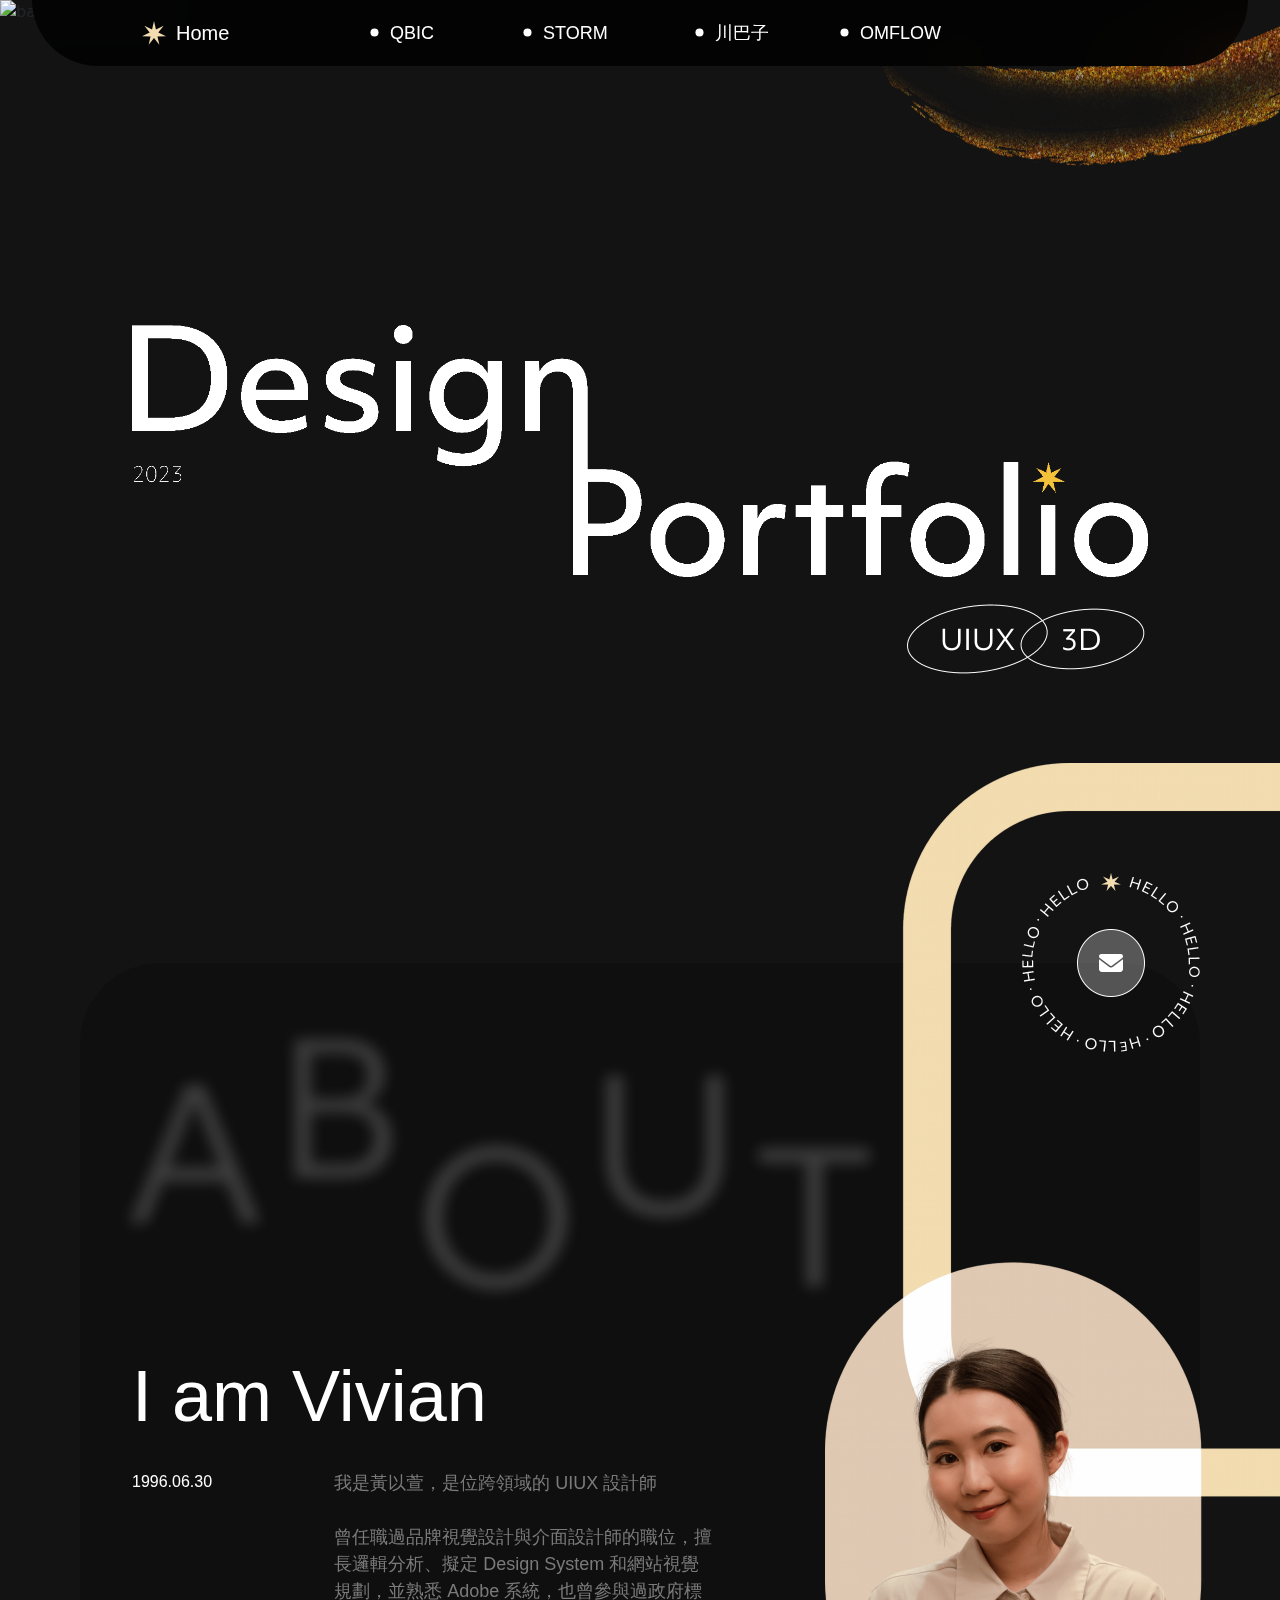
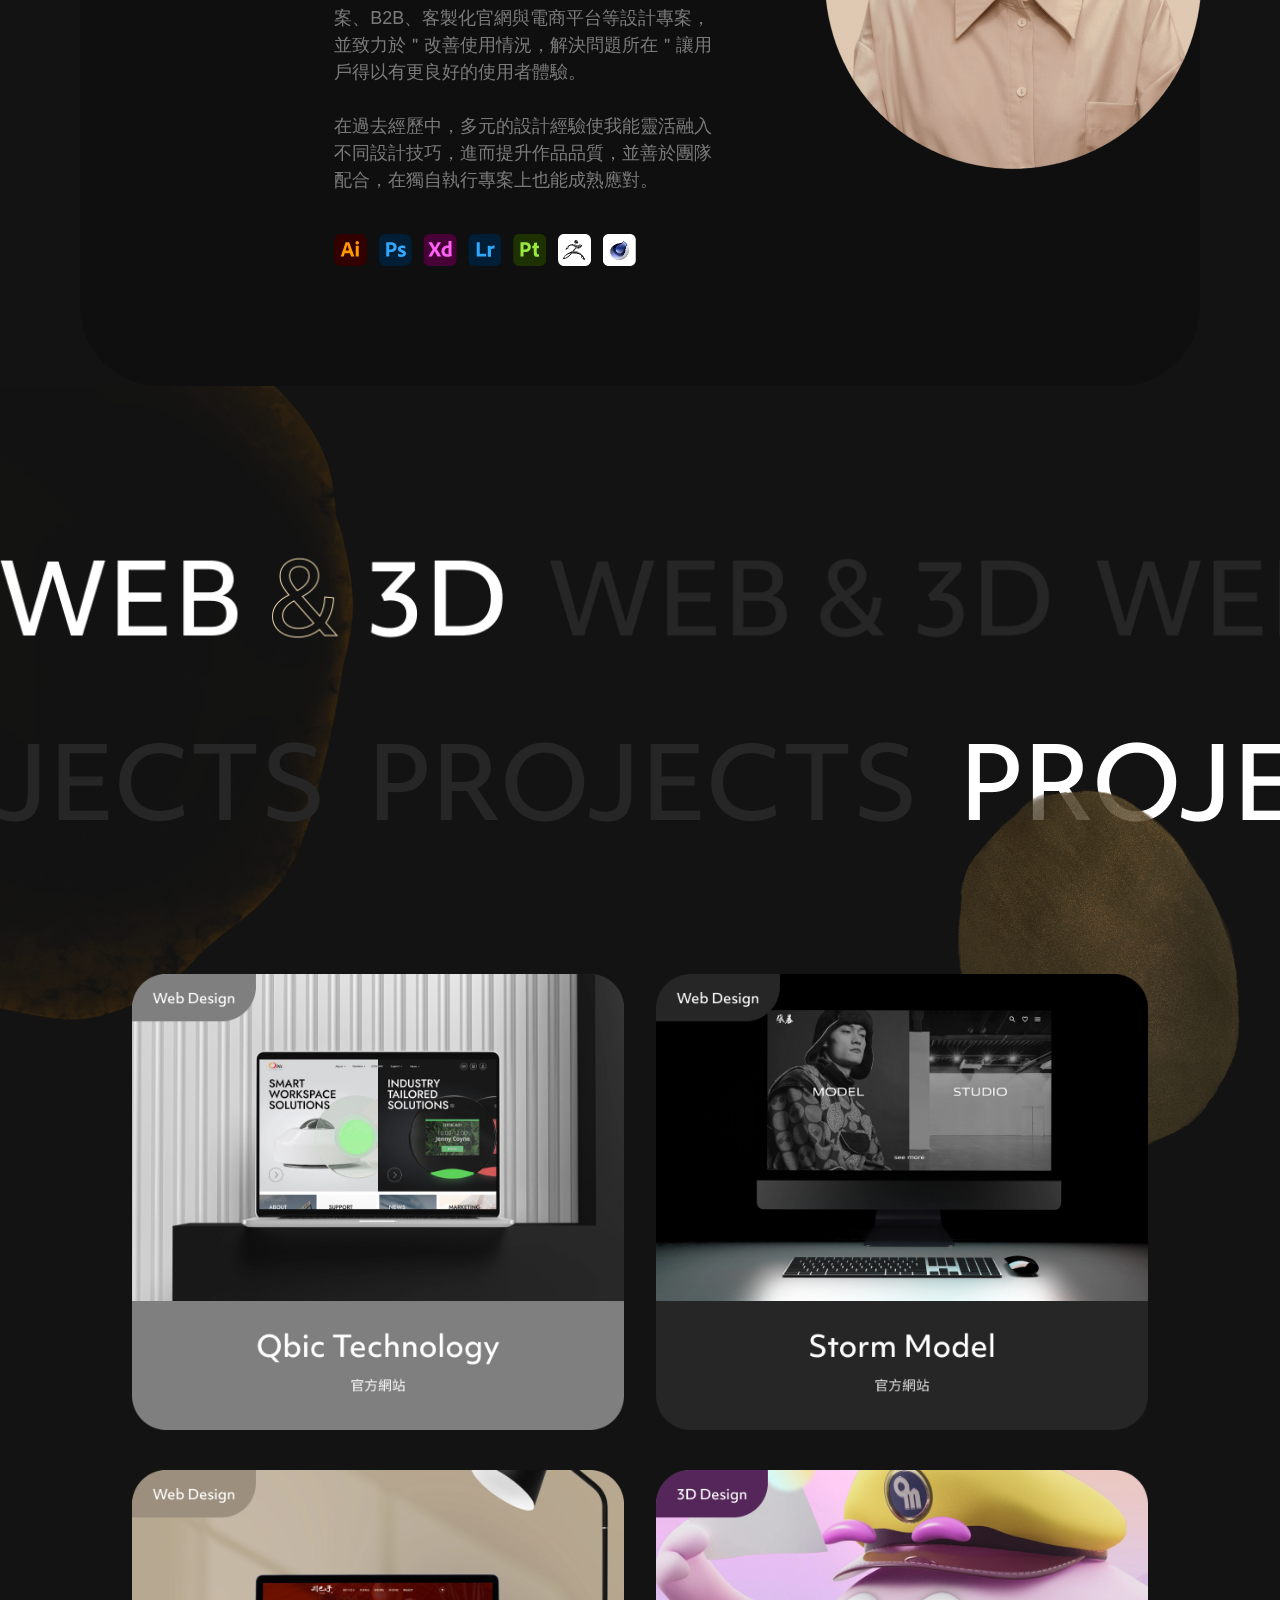
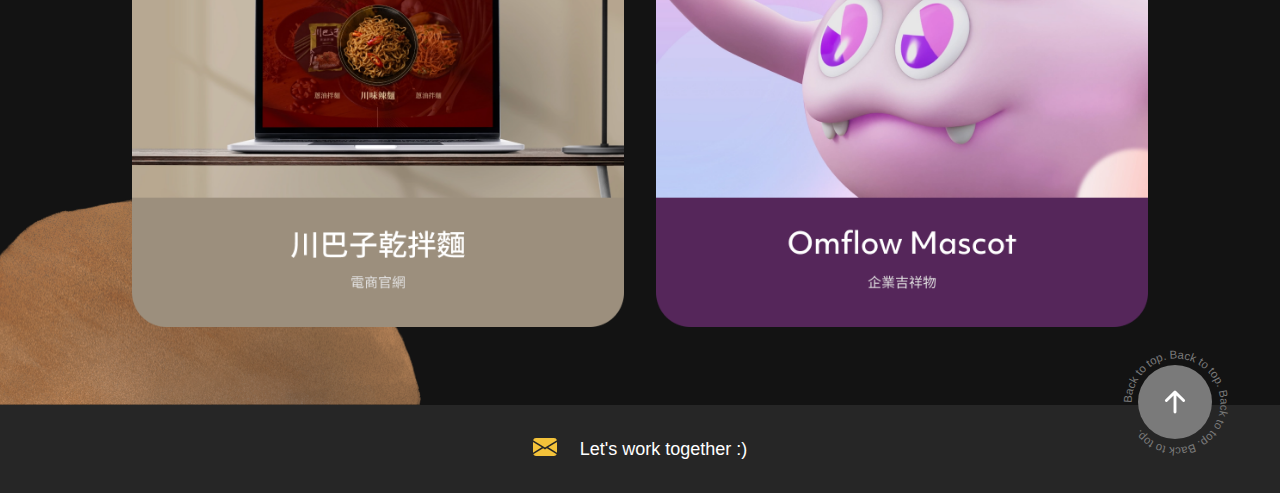
==== index.html @ 857be495 "rwd minor fix" ====
<!DOCTYPE html>
<html lang="en">
  <head>
    <meta charset="UTF-8">
    <meta name="viewport" content="width=device-width, initial-scale=1.0">
    <meta http-equiv="X-UA-Compatible" content="ie=edge">
    <title>Vivian Huang Resume</title>
    <link href="./assets/bootstrap-dist/css/bootstrap.min.css" rel="stylesheet" >
    <link rel="stylesheet" href="https://use.typekit.net/rvw0yjc.css">
    <link rel="stylesheet" href="./assets/css/app.index.css?v=2">
    <link rel="icon" href="./assets/img/favicon.ico" type="image/x-icon">
  </head>
  <body>
    <section id="mobileNotice" class="d-lg-none">
      <p class="mb-0">
        請使用 1024px 以上的顯示器來預覽．
      </p>
    </section>
    <section id="main" class="d-none d-lg-block">
      <div class="container">
        <header class="d-flex flex-wrap align-items-center">
          <a href="/resume" id="homeLink" class="d-flex align-items-center col-md-3 mb-2 mb-md-0 text-decoration-none">
            <img class="star-icon" src="./assets/img/star.svg" alt="star icon">
            Home
          </a>

          <ul class="nav col-12 col-md-auto mb-2 justify-content-center mb-md-0">
            <li>
              <a href="/resume/qbic" class="nav-link link-secondary d-inline-block">
                <svg xmlns="http://www.w3.org/2000/svg" width="16" height="16" fill="currentColor" class="bi bi-dot d-inline-flex" viewBox="0 0 16 16">
                  <path d="M8 9.5a1.5 1.5 0 1 0 0-3 1.5 1.5 0 0 0 0 3z"/>
                </svg>QBIC
              </a>
            </li>
            <li>
              <a href="/resume/storm" class="nav-link link-dark d-inline-block">
                <svg xmlns="http://www.w3.org/2000/svg" width="16" height="16" fill="currentColor" class="bi bi-dot d-inline-flex" viewBox="0 0 16 16">
                  <path d="M8 9.5a1.5 1.5 0 1 0 0-3 1.5 1.5 0 0 0 0 3z"/>
                </svg>STORM
              </a>
            </li>
            <li>
              <a href="/resume/chuanbazi" class="nav-link link-dark d-inline-block">
                <svg xmlns="http://www.w3.org/2000/svg" width="16" height="16" fill="currentColor" class="bi bi-dot d-inline-flex" viewBox="0 0 16 16">
                  <path d="M8 9.5a1.5 1.5 0 1 0 0-3 1.5 1.5 0 0 0 0 3z"/>
                </svg>川巴子
              </a>
            </li>
            <li>
              <a href="/resume/omflow" class="nav-link link-dark d-inline-block">
                <svg xmlns="http://www.w3.org/2000/svg" width="16" height="16" fill="currentColor" class="bi bi-dot d-inline-flex" viewBox="0 0 16 16">
                  <path d="M8 9.5a1.5 1.5 0 1 0 0-3 1.5 1.5 0 0 0 0 3z"/>
                </svg>OMFLOW
              </a>
            </li>
          </ul>
          <div class="col-md-3 text-end">
          </div>
        </header>
        <div class="row m-banner">
          <div class="col">
            <div class="wrapper">
              <img class="img-fluid" src="./assets/img/home/title_banner@2x.png" alt="Design Porfolio">
              <img class="img-fluid uiux" src="./assets/img/home/附註_UIUX@2x.png" alt="UIUX icon">
              <img class="img-fluid icon-3d" src="./assets/img/home/附註_3D@2x.png" alt="3D icon">
            </div>
          </div>
        </div>
        <div class="bg-banner">
          <img class="banner2" src="./assets/img/home/image_banner@2x.png" alt="background image2">
          <!--img class="banner1" src="./assets/img/home/image_banner1@2x.png" alt="background image1"-->
          <img class="content1" src="./assets/img/home/image_素材1@2x.png" alt="background content1">
          <!--img class="content2" src="./assets/img/home/image_素材2@2x.png" alt="background content2"-->
        </div>
      </div>
      <div class="intro-wrapper">
        <div class="container">
          <div class="row intro">
            <div class="col-7 m-level">
              <img class="title-about" src="./assets/img/home/title_about@2x.png" alt="about image">
              <h1>I am Vivian</h1>
              <div class="row">
                <div class="col-4 col-xxl-3">
                  <p>
                    1996.06.30
                  </p>
                </div>
                <div class="col-8 col-xxl-9">
                  <p class="detail">
                      我是黃以萱，是位跨領域的 UIUX 設計師<br><br>曾任職過品牌視覺設計與介面設計師的職位，擅長邏輯分析、擬定 Design System 和網站視覺規劃，並熟悉 Adobe 系統，也曾參與過政府標案、B2B、客製化官網與電商平台等設計專案，並致力於＂改善使用情況，解決問題所在＂讓用戶得以有更良好的使用者體驗。<br><br>在過去經歷中，多元的設計經驗使我能靈活融入不同設計技巧，進而提升作品品質，並善於團隊配合，在獨自執行專案上也能成熟應對。
                  </p>
                  <img class="img-fluid" src="./assets/img/home/軟體.png" alt="software">
                </div>
              </div>
            </div>
            <div class="col-5 col-xl-4 offset-xl-1">
              <div class="profile-wrapper">
                <img class="profile-img" src="./assets/img/home/履歷_photo@2x.png" alt="Vivian Huang profile image">
                <!--img class="bg-line" src="./assets/img/home/頭貼_line@2x.png" alt="background white line">
                <img class="bg" src="./assets/img/home/頭貼@2x.png" alt="background color">
                <img class="bg-yellow" src="./assets/img/home/yellow框@2x.png" alt="background yelow line"-->
                <a href="mailto:viviannn0630@gmail.com" class="icon-email mb-0">
                  <img class="icon" src="./assets/img/home/icon_email@2x.png" alt="icon email">
                  <img class="bg" src="./assets/img/home/轉圈_hello@2x.png" alt="icon email circle">
                </a>
              </div>
            </div>
          </div>
        </div>
      </div>
        <!--div class="row">
          <div class="col we-title">
            <p>WORK EXPERIENCE</p>
          </div>
        </div>
        <div class="row experience">
          <div class="col">
            <div class="wrapper">
              <div class="heading text-center">
                <span class="badge rounded-pill bg-secondary">實習生</span>
                <p>
                  崇力國際
                </p>
                <label>
                  2015.07-2015.08
                </label>
              </div>
              <p class="mb-0">
                工作內容工作內容工作內容工作內容工作內容工作內容工作內容工作內容工作內容工作內容工作內容工作內容工作內容工作內容工作內容工作內容工作內容工作內容工作內容
              </p>
            </div>
          </div>
          <div class="col">
            <div class="wrapper">
              <div class="text-center heading">
                <span class="badge rounded-pill bg-secondary">實習生</span>
                <p>
                  原物創意
                </p>
                <label>
                  2016.07-2016.08
                </label>
              </div>
              <p class="mb-0">
                工作內容工作內容工作內容工作內容工作內容工作內容工作內容工作內容工作內容工作內容工作內容工作內容工作內容工作內容工作內容工作內容工作內容工作內容工作內容
              </p>
            </div>
          </div>
          <div class="col">
            <div class="wrapper">
              <div class="text-center heading">
                <span class="badge rounded-pill bg-secondary">視覺設計</span>
                <p>
                  匯通商行
                </p>
                <label>
                  2018.04-2019.10
                </label>
              </div>
              <p class="mb-0">
                工作內容工作內容工作內容工作內容工作內容工作內容工作內容工作內容工作內容工作內容工作內容工作內容工作內容工作內容工作內容工作內容工作內容工作內容工作內容
              </p>
            </div>
          </div>
          <div class="col">
            <div class="wrapper">
              <div class="text-center heading">
                <span class="badge rounded-pill bg-secondary">UIUX 設計</span>
                <p>
                  澳創科技
                </p>
                <label>
                  2020.04-2022.10
                </label>
              </div>
              <p class="mb-0">
                工作內容工作內容工作內容工作內容工作內容工作內容工作內容工作內容工作內容工作內容工作內容工作內容工作內容工作內容工作內容工作內容工作內容工作內容工作內容
              </p>
            </div>
          </div>
        </div-->
      <div class="w-100 r-level-top">
        <img class="bg-img2" src="./assets/img/home/image_素材5@2x.png" alt="background image5">
      </div>
      <div class="w-100" id="r-level">
        <div class="rolling-text">
          <div class="content" id="r-level-one" style="background-image: url('./assets/img/home/滾動_WEB&3D@2x.png')" alt="web image"></div>
          <div class="content" id="r-level-two" style="background-image: url('./assets/img/home/滾動_PROJECTS@2x.png')" alt="projects image"></div>
        </div>
      </div>
      <div class="w-100 projects-row-top">
        <img class="bg-img" src="./assets/img/home/image_素材3@2x.png" alt="background image3">
      </div>
      <div class="container">
        <div class="row projects-row pb-4 m-level">
          <div class="col">
            <a href="/resume/qbic">
              <img class="img-fluid" src="./assets/img/home/projects_qbic@2x.png" alt="qbic project">
            </a>
          </div>
          <div class="col">
            <a href="/resume/storm">
              <img class="img-fluid" src="./assets/img/home/projects_storm model@2x.png" alt="storm project">
            </a>
          </div>
        </div>
        <div class="row projects-row pt-3 m-level">
          <div class="col">
            <a href="/resume/chuanbazi">
              <img class="img-fluid" src="./assets/img/home/projects_川巴子@2x.png" alt="chuanbazi project">
            </a>
          </div>
          <div class="col">
            <a href="/resume/omflow">
              <img class="img-fluid" src="./assets/img/home/projects_omflow@2x.png" alt="omflow project">
            </a>
          </div>
        </div>
      </div>
      <div class="w-100 projects-row-bottom">
        <div class="col">
          <img class="bg-img" src="./assets/img/home/image_素材4@2x.png" alt="background image4">
        </div>
      </div>
    </section>
    <footer class="m-level">
      <div class="text-center">
        <a href="mailto:viviannn0630@gmail.com" class="mb-0">
          <svg xmlns="http://www.w3.org/2000/svg" width="16" height="16" fill="currentColor" class="bi bi-envelope-fill d-inline-flex" viewBox="0 0 16 16">
              <path d="M.05 3.555A2 2 0 0 1 2 2h12a2 2 0 0 1 1.95 1.555L8 8.414.05 3.555ZM0 4.697v7.104l5.803-3.558L0 4.697ZM6.761 8.83l-6.57 4.027A2 2 0 0 0 2 14h12a2 2 0 0 0 1.808-1.144l-6.57-4.027L8 9.586l-1.239-.757Zm3.436-.586L16 11.801V4.697l-5.803 3.546Z"/>
          </svg>
          Let's work together :)
        </a>
      </div>
    </footer>
    <div class="backtotop">
      <a href="javascript:;" onclick="scrollToTop();return false;">
        <svg class="icon" xmlns="http://www.w3.org/2000/svg" width="16" height="16" fill="currentColor" class="bi bi-arrow-up-short" viewBox="0 0 16 16">
          <path fill-rule="evenodd" d="M8 12a.5.5 0 0 0 .5-.5V5.707l2.146 2.147a.5.5 0 0 0 .708-.708l-3-3a.5.5 0 0 0-.708 0l-3 3a.5.5 0 1 0 .708.708L7.5 5.707V11.5a.5.5 0 0 0 .5.5z"/>
        </svg>
        <svg class="circle-text" viewBox="0 0 100 100" width="100" height="100">
          <defs>
            <path id="circle"
              d="
                M 50, 50
                m -37, 0
                a 37,37 0 1,1 74,0
                a 37,37 0 1,1 -74,0"/>
          </defs>
          <text font-size="9.5">
            <textPath xlink:href="#circle">
              Back to top. Back to top. Back to top. Back to top.
            </textPath>
          </text>
        </svg>
      </a>
    </div>
  <script src="./assets/bootstrap-dist/js/bootstrap.bundle.min.js"></script>
	<script src="./assets/js/app.index.js"></script>
  </body>
</html>
---- assets/css/app.index.css ----
p,a,h1,h2,h3,h4{font-family:objektiv-mk1,sans-serif}#mobileNotice{height:100%;position:fixed;padding:68px 36px;background-color:#333}#mobileNotice p{color:#fff;font-size:28px}#main{overflow:hidden}@media screen and (min-width: 992px){#main .container{max-width:832px}}@media screen and (min-width: 1200px){#main .container{max-width:1040px}}@media screen and (min-width: 1440px){#main .container{max-width:1160px}}@media screen and (min-width: 1920px){#main .container{max-width:1640px}}#main header{position:relative;z-index:8;background-color:rgba(0,0,0,.8);border-radius:0px 0px 80px 80px;opacity:1;backdrop-filter:blur(28px);-webkit-backdrop-filter:blur(28px);height:66px;margin-left:-100px;margin-right:-100px;margin-bottom:-66px}@media screen and (min-width: 1440px){#main header{height:70px;margin-bottom:-70px}}@media screen and (min-width: 1920px){#main header{height:90px;margin-bottom:-90px}}#main header #homeLink{margin-left:100px;width:115px;margin-right:75px;height:66px}@media screen and (min-width: 1440px){#main header #homeLink{width:180px;height:70px;margin-right:68px}}@media screen and (min-width: 1920px){#main header #homeLink{width:180px;height:90px;margin-right:256px}}#main header ul{list-style:none;padding:8px 0}@media screen and (min-width: 1920px){#main header ul{padding:10px 0}}#main header ul li{height:50px;margin-right:4px}@media screen and (min-width: 1440px){#main header ul li{height:54px;margin-right:8px}}@media screen and (min-width: 1920px){#main header ul li{height:70px;margin-right:16px}}#main header ul li:nth-child(1) a{padding:0 0 0 30.5px}@media screen and (min-width: 1920px){#main header ul li:nth-child(1) a{padding:0 0 0 37.5px}}#main header ul li:nth-child(2) a{padding:0 0 0 19.5px}@media screen and (min-width: 1920px){#main header ul li:nth-child(2) a{padding:0 0 0 29.5px}}#main header ul li:nth-child(3) a{padding:0 0 0 27.5px}@media screen and (min-width: 1920px){#main header ul li:nth-child(3) a{padding:0 0 0 38.5px}}#main header ul li:nth-child(4) a{padding:0 0 0 8.5px}@media screen and (min-width: 1920px){#main header ul li:nth-child(4) a{padding:0 0 0 18.5px}}#main header ul li a{font-size:18px;line-height:50px;width:160px}@media screen and (min-width: 1440px){#main header ul li a{font-size:18px;line-height:54px;width:160px}}@media screen and (min-width: 1920px){#main header ul li a{font-size:20px;line-height:70px;width:180px}}#main header ul li a.active{background-color:#000;border-radius:32px}@media screen and (min-width: 1920px){#main header ul li a.active{border-radius:50px}}#main header ul li a.active svg{color:#f2dcb0}#main header ul li a svg{width:43px;height:43px;margin-top:-4px;margin-right:-5.5px}#main header a{color:#fff;font-size:20px;text-decoration:none}#main header a:hover{color:#fff}@media screen and (max-width: 768px){footer{position:absolute !important;bottom:0;left:0;right:0}}footer>div{height:88px;background-color:#262626}footer>div a{color:#fff;font-size:18px;line-height:88px;text-decoration:none}footer>div a:hover{color:#fff}footer>div a svg{color:#f3c23a;height:24px;width:24px;margin-top:-5px;margin-right:18px}.backtotop{position:relative;z-index:5}.backtotop a{position:absolute;bottom:26px;right:40px;padding:14px;margin:28px;background-color:#7a7a7a;border-radius:50px}.backtotop a .icon{color:#fff;width:46px;height:46px}.backtotop a .circle-text{position:absolute;top:-22px;right:0;left:-22.5px;fill:currentColor;color:#7a7a7a;width:120px;height:120px;-webkit-animation-name:rotate;-moz-animation-name:rotate;-ms-animation-name:rotate;-o-animation-name:rotate;animation-name:rotate;-webkit-animation-duration:5s;-moz-animation-duration:5s;-ms-animation-duration:5s;-o-animation-duration:5s;animation-duration:5s;-webkit-animation-iteration-count:infinite;-moz-animation-iteration-count:infinite;-ms-animation-iteration-count:infinite;-o-animation-iteration-count:infinite;animation-iteration-count:infinite;-webkit-animation-timing-function:linear;-moz-animation-timing-function:linear;-ms-animation-timing-function:linear;-o-animation-timing-function:linear;animation-timing-function:linear}@-webkit-keyframes rotate{from{-webkit-transform:rotate(360deg)}to{-webkit-transform:rotate(0)}}@-moz-keyframes rotate{from{-moz-transform:rotate(360deg)}to{-moz-transform:rotate(0)}}@-ms-keyframes rotate{from{-ms-transform:rotate(360deg)}to{-ms-transform:rotate(0)}}@-o-keyframes rotate{from{-o-transform:rotate(360deg)}to{-o-transform:rotate(0)}}@keyframes rotate{from{transform:rotate(360deg)}to{transform:rotate(0)}}@keyframes marquee{0%{transform:translate3d(0, 0, 0)}100%{transform:translate3d(-50%, 0, 0)}}@keyframes spaceScroller{0%{background-position:0 0}100%{background-position:-1440px 0}}section,body{background-color:#131313}h1{color:#fff;font-size:72px;line-height:67px}.m-banner{position:relative;z-index:3;margin-top:325px;margin-bottom:282px}.m-banner .wrapper{width:100%;height:356px;position:relative;margin:0 auto}@media screen and (min-width: 1440px){.m-banner .wrapper{width:960px}}.m-banner .wrapper .uiux{position:absolute;right:96px;bottom:0;width:148.7px;height:83.95px}.m-banner .wrapper .icon-3d{position:absolute;right:0;bottom:5px;width:130.85px;height:73.94px}.bg-banner{position:absolute;top:0;left:0;right:0;z-index:0}.bg-banner .banner1{position:absolute;left:474px;top:237px;width:884px;height:890px}.bg-banner .banner2{position:absolute;left:0;top:0;width:1400px;height:1138px}.bg-banner .content1{position:absolute;right:0;top:5px;width:418px;height:161px}.bg-banner .content2{position:absolute;left:0;top:532px;width:198px;height:202px}.intro-wrapper{position:relative;margin:0 auto;max-width:912px}@media screen and (min-width: 1200px){.intro-wrapper{max-width:1120px}}@media screen and (min-width: 1440px){.intro-wrapper{max-width:1360px}}@media screen and (min-width: 1920px){.intro-wrapper{max-width:1740px}}.intro-wrapper::before{content:"";position:absolute;top:0;left:0;right:0;bottom:0;opacity:1;border-radius:80px;background-color:rgba(0,0,0,.2);backdrop-filter:blur(28px);-webkit-backdrop-filter:blur(28px);-moz-backdrop-filter:blur(28px);-o-backdrop-filter:blur(28px);-ms-backdrop-filter:blur(28px)}.intro-wrapper .container{margin:0 auto !important}.intro{position:relative;z-index:2;padding-bottom:120px}.intro .title-about{position:absolute;top:0;left:0;width:767px;height:400px}.intro h1{margin-top:400px;margin-bottom:40px}@media screen and (min-width: 1920px){.intro h1{margin-bottom:60px}}.intro p{color:#fff}.intro .detail{color:#7a7a7a;font-size:18px;font-family:objektiv-mk1,sans-serif;margin-bottom:40px}.intro .profile-wrapper{position:relative;z-index:1}.intro .profile-wrapper .profile-img{position:absolute;top:-200px;left:0;z-index:2;width:1460px;height:1006px}.intro .profile-wrapper .bg-line{position:absolute;top:0;left:0;right:0;bottom:0;z-index:-1;width:376px;height:506px}.intro .profile-wrapper .bg{position:absolute;top:0;left:0;right:0;bottom:0;z-index:-2;width:376px;height:506px}.intro .profile-wrapper .bg-yellow{position:absolute;bottom:272px;left:78px;height:780px;width:620px;z-index:-3}.intro .profile-wrapper .icon-email{position:absolute;top:-90px;left:168px;z-index:4}@media screen and (min-width: 1200px){.intro .profile-wrapper .icon-email{left:196px}}.intro .profile-wrapper .icon-email .icon{position:absolute;top:56px;left:56px;width:68px;height:68px}.intro .profile-wrapper .icon-email .bg{width:180px;height:180px;-webkit-animation-name:rotate;-moz-animation-name:rotate;-ms-animation-name:rotate;-o-animation-name:rotate;animation-name:rotate;-webkit-animation-duration:10s;-moz-animation-duration:10s;-ms-animation-duration:10s;-o-animation-duration:10s;animation-duration:10s;-webkit-animation-iteration-count:infinite;-moz-animation-iteration-count:infinite;-ms-animation-iteration-count:infinite;-o-animation-iteration-count:infinite;animation-iteration-count:infinite;-webkit-animation-timing-function:linear;-moz-animation-timing-function:linear;-ms-animation-timing-function:linear;-o-animation-timing-function:linear;animation-timing-function:linear}.we-title{position:relative;padding-left:100px;padding-right:100px}.we-title p{font-size:160px;line-height:180px;color:#1a1a1a;margin-bottom:0}.we-title::after{content:"";position:absolute;bottom:0;left:0;right:0;height:135px;background:transparent linear-gradient(180deg, #0E0E0E00 0%, #0E0E0E 100%) 0% 0% no-repeat padding-box}.r-level-top{position:relative;z-index:0}.r-level-top .bg-img2{position:absolute;left:0;top:0;width:418px;height:649px;z-index:-1}#r-level{position:relative;z-index:0;padding-top:140px}#r-level .col{padding:0}#r-level .rolling-text .content{height:144px;background-size:cover;background-repeat:no-repeat;background-position-x:-225px;transition:all .8s ease-out}#r-level .rolling-text .content:first-child{margin-bottom:40px;background-position-x:-1095px}.m-level{position:relative;z-index:2}.experience{position:relative;padding-left:100px;padding-right:100px;padding-bottom:60px;border-bottom-left-radius:28px;border-bottom-right-radius:28px;z-index:2;background-color:#0e0e0e}.experience .col{padding:0 6px}.experience .col .wrapper{position:relative;padding:40px 20px}.experience .col .wrapper::after{content:"";background:transparent linear-gradient(180deg, #1A1A1A00 0%, #26262699 100%) 0% 0% no-repeat padding-box;border-radius:28px;filter:blur(4px);position:absolute;top:0;left:0;right:0;bottom:0}.experience .heading span.badge{background-color:#3a3a3a;color:#f5f5f5;padding:8px 24px;margin-bottom:16px;line-height:24px}.experience .heading p{color:#f5f5f5;font-size:28px;margin-bottom:8px;line-height:40px}.experience .heading label{color:#7a7a7a;margin-bottom:24px;line-height:23px}.experience p{color:#cfcfcf}.projects-row-top{position:relative;z-index:1;height:120px}.projects-row-top .bg-img{position:absolute;right:40px;top:-65px;width:283px;height:361px;z-index:-1}.projects-row-bottom{position:relative;z-index:1;height:78px}.projects-row-bottom .bg-img{position:absolute;left:0;bottom:0;width:421px;height:207px;z-index:-1}.projects-row .col:first-child{padding-right:15.5px}.projects-row .col:nth-child(2){padding-left:15.5px}
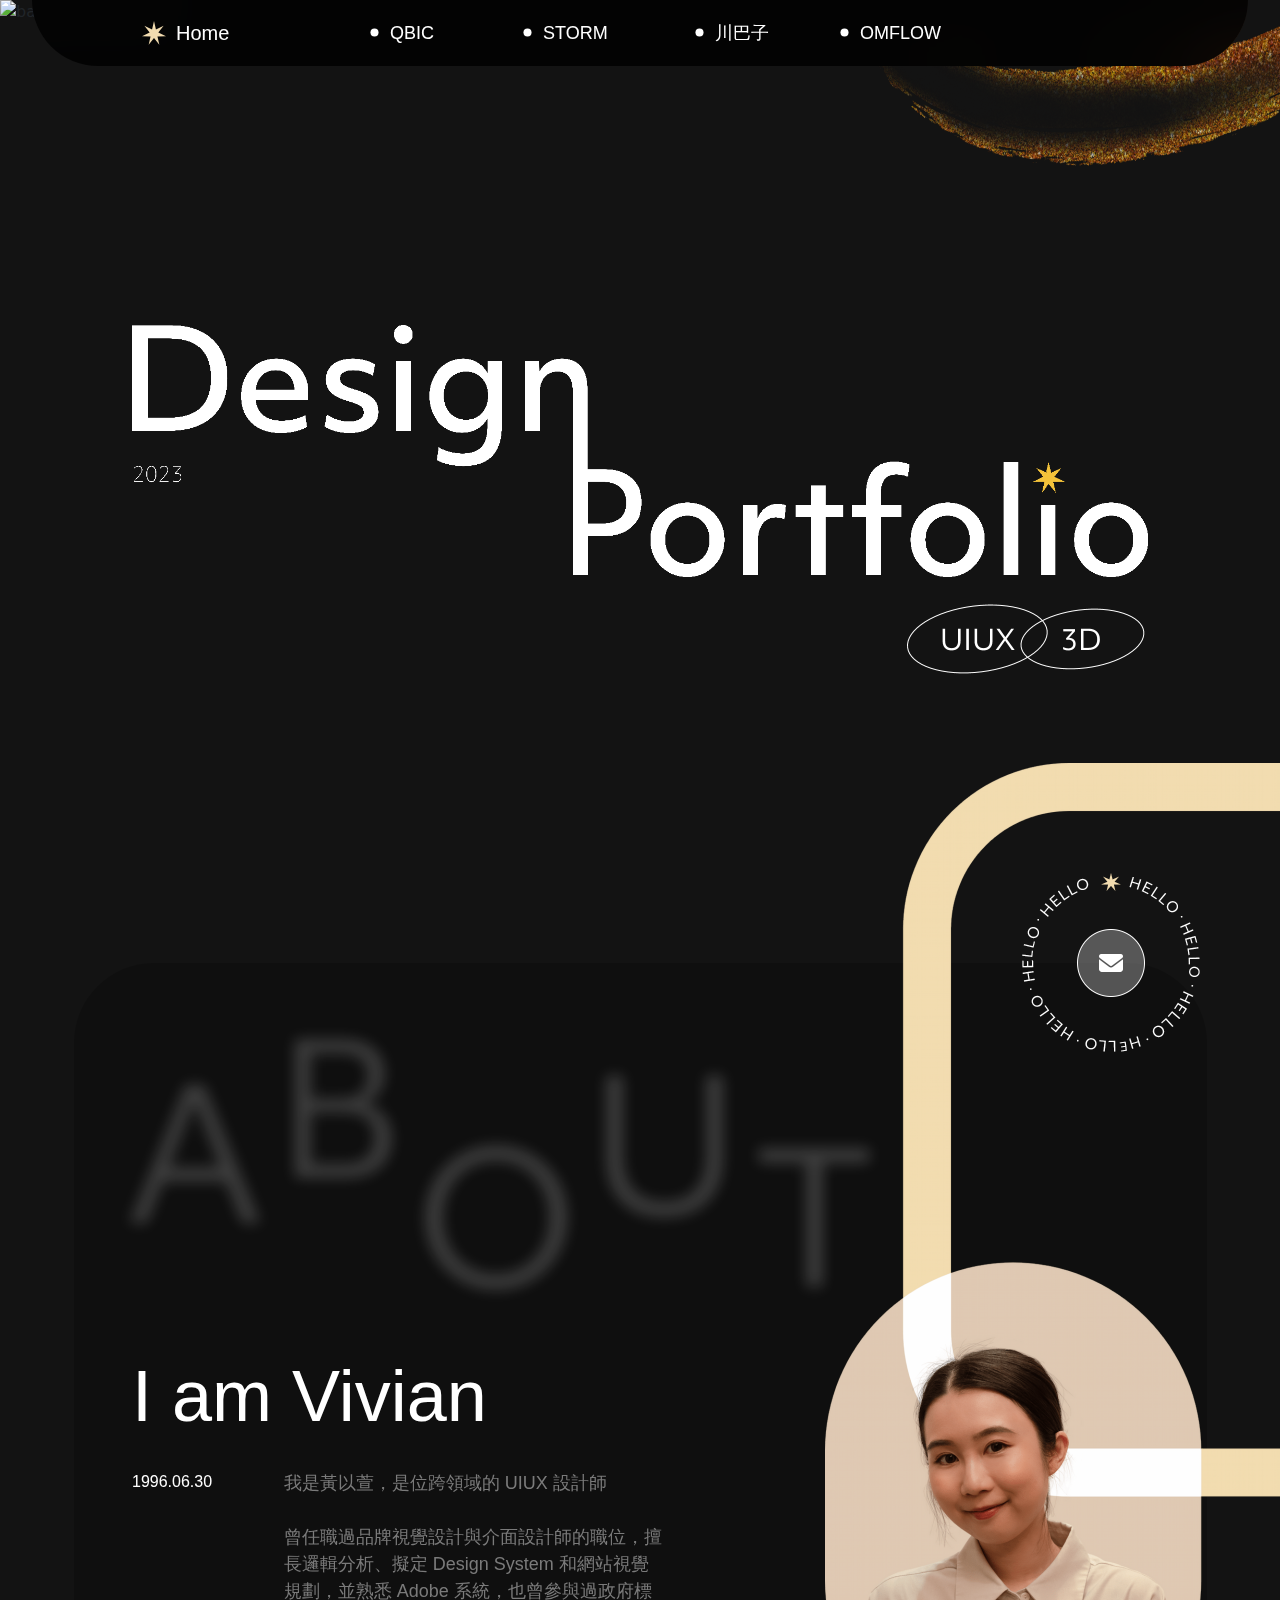
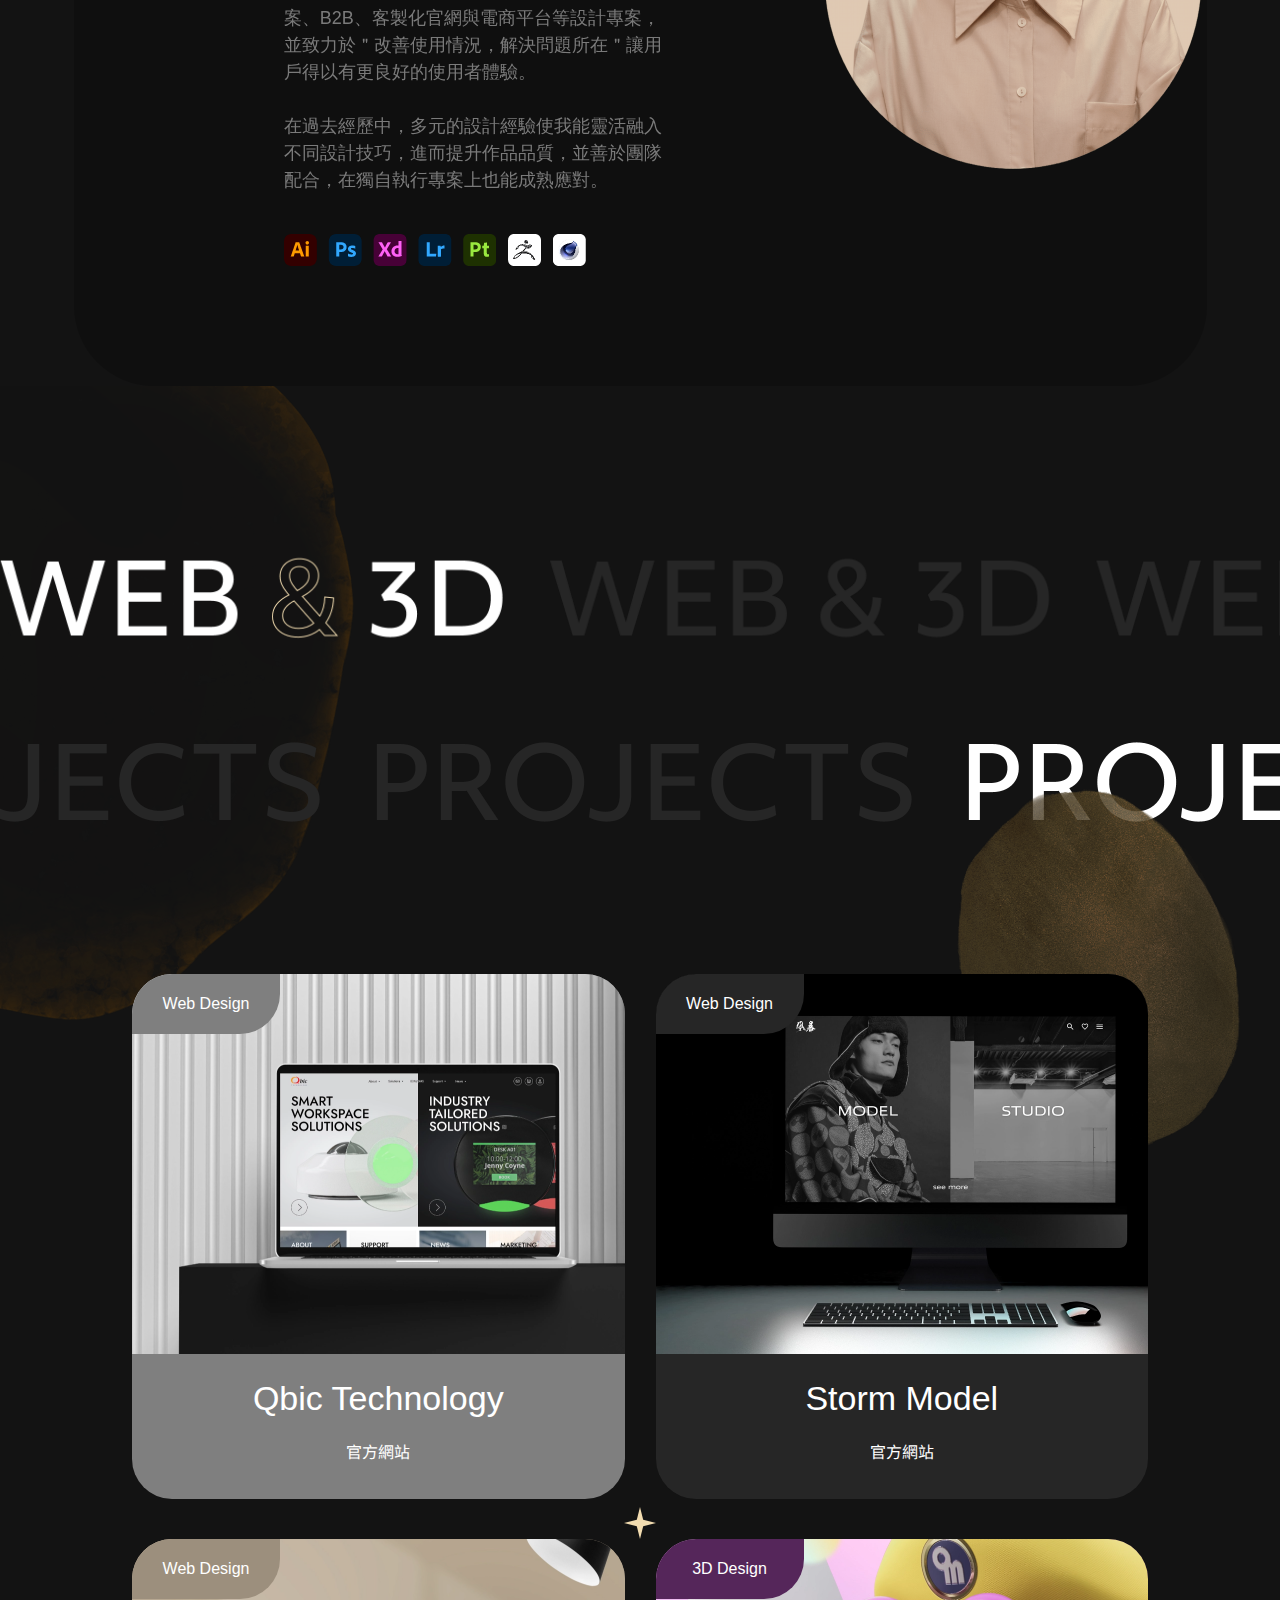
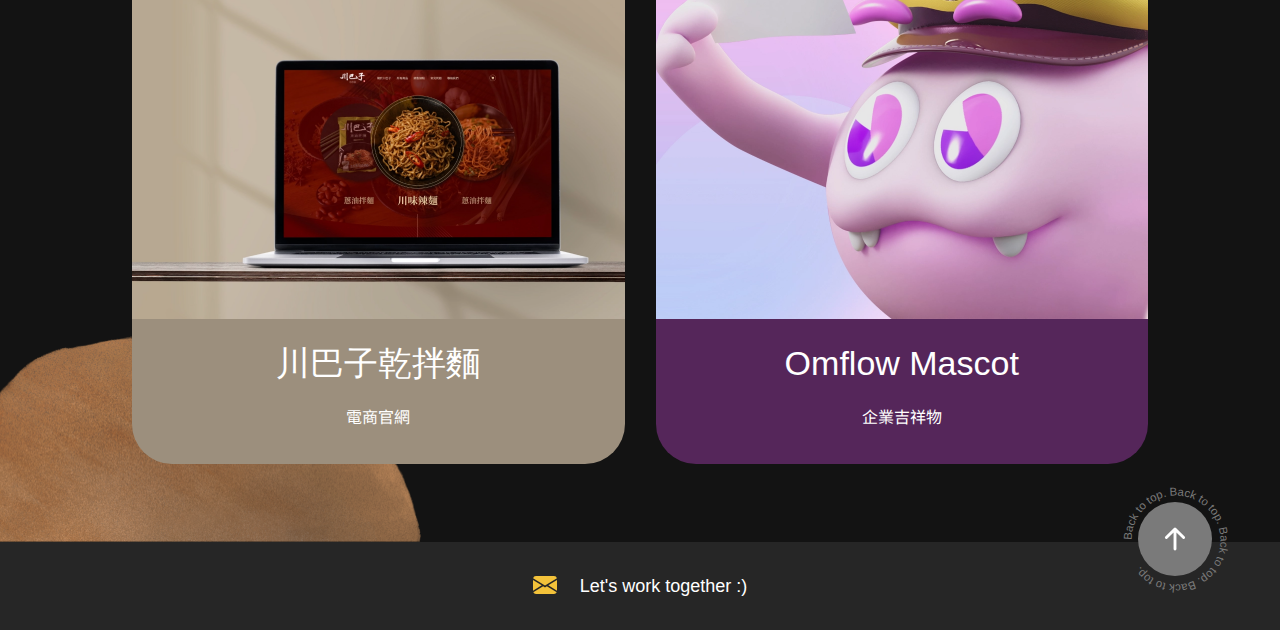
==== commit eb7b32c6: "minor fix" ====
--- a/index.html
+++ b/index.html
@@ -7,7 +7,7 @@
     <title>Vivian Huang Resume</title>
     <link href="./assets/bootstrap-dist/css/bootstrap.min.css" rel="stylesheet" >
     <link rel="stylesheet" href="https://use.typekit.net/rvw0yjc.css">
-    <link rel="stylesheet" href="./assets/css/app.index.css?v=2">
+    <link rel="stylesheet" href="./assets/css/app.index.css?v=3">
     <link rel="icon" href="./assets/img/favicon.ico" type="image/x-icon">
   </head>
   <body>
@@ -80,7 +80,7 @@
               <img class="title-about" src="./assets/img/home/title_about@2x.png" alt="about image">
               <h1>I am Vivian</h1>
               <div class="row">
-                <div class="col-4 col-xxl-3">
+                <div class="col-3">
                   <p>
                     1996.06.30
                   </p>
@@ -194,25 +194,70 @@
       <div class="container">
         <div class="row projects-row pb-4 m-level">
           <div class="col">
-            <a href="/resume/qbic">
-              <img class="img-fluid" src="./assets/img/home/projects_qbic@2x.png" alt="qbic project">
+            <a href="/resume/qbic" class="project-link qbic">
+              <div class="wrapper">
+                <div class="badge">
+                  <p>Web Design</p>
+                </div>
+                <div class="preview-wrapper">
+                  <div class="preview" style="background-image: url('./assets/img/home/home_QBIC@2x.png')" alt="qbic project"></div>
+                </div>
+                <div class="desc">
+                  <p class="title">Qbic Technology</p>
+                  <p class="subtitle">官方網站</p>
+                </div>
+              </div>
             </a>
           </div>
           <div class="col">
-            <a href="/resume/storm">
-              <img class="img-fluid" src="./assets/img/home/projects_storm model@2x.png" alt="storm project">
+            <a href="/resume/storm" class="project-link storm">
+              <div class="wrapper">
+                <div class="badge">
+                  <p>Web Design</p>
+                </div>
+                <div class="preview-wrapper">
+                  <div class="preview" style="background-image: url('./assets/img/home/image_風暴娛樂@2x.png')" alt="storm project"></div>
+                </div>
+                <div class="desc">
+                  <p class="title">Storm Model</p>
+                  <p class="subtitle">官方網站</p>
+                </div>
+              </div>
             </a>
           </div>
+          <img class="star-icon" src="./assets/img/home/star.svg" alt="background star">
         </div>
         <div class="row projects-row pt-3 m-level">
           <div class="col">
-            <a href="/resume/chuanbazi">
-              <img class="img-fluid" src="./assets/img/home/projects_川巴子@2x.png" alt="chuanbazi project">
+            <a href="/resume/chuanbazi" class="project-link chuanbazi">
+              <div class="wrapper">
+                <div class="badge">
+                  <p>Web Design</p>
+                </div>
+                <div class="preview-wrapper">
+                  <div class="preview" style="background-image: url('./assets/img/home/image_川巴子@2x.png')" alt="chuanbazi project"></div>
+                </div>
+                <div class="desc">
+                  <p class="title">川巴子乾拌麵</p>
+                  <p class="subtitle">電商官網</p>
+                </div>
+              </div>
             </a>
           </div>
           <div class="col">
-            <a href="/resume/omflow">
-              <img class="img-fluid" src="./assets/img/home/projects_omflow@2x.png" alt="omflow project">
+            <a href="/resume/omflow" class="project-link omflow">
+              <div class="wrapper">
+                <div class="badge">
+                  <p>3D Design</p>
+                </div>
+                <div class="preview-wrapper">
+                  <div class="preview" style="background-image: url('./assets/img/home/image_吉祥物@2x.png')" alt="omflow project"></div>
+                </div>
+                <div class="desc">
+                  <p class="title">Omflow Mascot</p>
+                  <p class="subtitle">企業吉祥物</p>
+                </div>
+              </div>
             </a>
           </div>
         </div>
--- a/assets/css/app.index.css
+++ b/assets/css/app.index.css
@@ -1 +1 @@
-p,a,h1,h2,h3,h4{font-family:objektiv-mk1,sans-serif}#mobileNotice{height:100%;position:fixed;padding:68px 36px;background-color:#333}#mobileNotice p{color:#fff;font-size:28px}#main{overflow:hidden}@media screen and (min-width: 992px){#main .container{max-width:832px}}@media screen and (min-width: 1200px){#main .container{max-width:1040px}}@media screen and (min-width: 1440px){#main .container{max-width:1160px}}@media screen and (min-width: 1920px){#main .container{max-width:1640px}}#main header{position:relative;z-index:8;background-color:rgba(0,0,0,.8);border-radius:0px 0px 80px 80px;opacity:1;backdrop-filter:blur(28px);-webkit-backdrop-filter:blur(28px);height:66px;margin-left:-100px;margin-right:-100px;margin-bottom:-66px}@media screen and (min-width: 1440px){#main header{height:70px;margin-bottom:-70px}}@media screen and (min-width: 1920px){#main header{height:90px;margin-bottom:-90px}}#main header #homeLink{margin-left:100px;width:115px;margin-right:75px;height:66px}@media screen and (min-width: 1440px){#main header #homeLink{width:180px;height:70px;margin-right:68px}}@media screen and (min-width: 1920px){#main header #homeLink{width:180px;height:90px;margin-right:256px}}#main header ul{list-style:none;padding:8px 0}@media screen and (min-width: 1920px){#main header ul{padding:10px 0}}#main header ul li{height:50px;margin-right:4px}@media screen and (min-width: 1440px){#main header ul li{height:54px;margin-right:8px}}@media screen and (min-width: 1920px){#main header ul li{height:70px;margin-right:16px}}#main header ul li:nth-child(1) a{padding:0 0 0 30.5px}@media screen and (min-width: 1920px){#main header ul li:nth-child(1) a{padding:0 0 0 37.5px}}#main header ul li:nth-child(2) a{padding:0 0 0 19.5px}@media screen and (min-width: 1920px){#main header ul li:nth-child(2) a{padding:0 0 0 29.5px}}#main header ul li:nth-child(3) a{padding:0 0 0 27.5px}@media screen and (min-width: 1920px){#main header ul li:nth-child(3) a{padding:0 0 0 38.5px}}#main header ul li:nth-child(4) a{padding:0 0 0 8.5px}@media screen and (min-width: 1920px){#main header ul li:nth-child(4) a{padding:0 0 0 18.5px}}#main header ul li a{font-size:18px;line-height:50px;width:160px}@media screen and (min-width: 1440px){#main header ul li a{font-size:18px;line-height:54px;width:160px}}@media screen and (min-width: 1920px){#main header ul li a{font-size:20px;line-height:70px;width:180px}}#main header ul li a.active{background-color:#000;border-radius:32px}@media screen and (min-width: 1920px){#main header ul li a.active{border-radius:50px}}#main header ul li a.active svg{color:#f2dcb0}#main header ul li a svg{width:43px;height:43px;margin-top:-4px;margin-right:-5.5px}#main header a{color:#fff;font-size:20px;text-decoration:none}#main header a:hover{color:#fff}@media screen and (max-width: 768px){footer{position:absolute !important;bottom:0;left:0;right:0}}footer>div{height:88px;background-color:#262626}footer>div a{color:#fff;font-size:18px;line-height:88px;text-decoration:none}footer>div a:hover{color:#fff}footer>div a svg{color:#f3c23a;height:24px;width:24px;margin-top:-5px;margin-right:18px}.backtotop{position:relative;z-index:5}.backtotop a{position:absolute;bottom:26px;right:40px;padding:14px;margin:28px;background-color:#7a7a7a;border-radius:50px}.backtotop a .icon{color:#fff;width:46px;height:46px}.backtotop a .circle-text{position:absolute;top:-22px;right:0;left:-22.5px;fill:currentColor;color:#7a7a7a;width:120px;height:120px;-webkit-animation-name:rotate;-moz-animation-name:rotate;-ms-animation-name:rotate;-o-animation-name:rotate;animation-name:rotate;-webkit-animation-duration:5s;-moz-animation-duration:5s;-ms-animation-duration:5s;-o-animation-duration:5s;animation-duration:5s;-webkit-animation-iteration-count:infinite;-moz-animation-iteration-count:infinite;-ms-animation-iteration-count:infinite;-o-animation-iteration-count:infinite;animation-iteration-count:infinite;-webkit-animation-timing-function:linear;-moz-animation-timing-function:linear;-ms-animation-timing-function:linear;-o-animation-timing-function:linear;animation-timing-function:linear}@-webkit-keyframes rotate{from{-webkit-transform:rotate(360deg)}to{-webkit-transform:rotate(0)}}@-moz-keyframes rotate{from{-moz-transform:rotate(360deg)}to{-moz-transform:rotate(0)}}@-ms-keyframes rotate{from{-ms-transform:rotate(360deg)}to{-ms-transform:rotate(0)}}@-o-keyframes rotate{from{-o-transform:rotate(360deg)}to{-o-transform:rotate(0)}}@keyframes rotate{from{transform:rotate(360deg)}to{transform:rotate(0)}}@keyframes marquee{0%{transform:translate3d(0, 0, 0)}100%{transform:translate3d(-50%, 0, 0)}}@keyframes spaceScroller{0%{background-position:0 0}100%{background-position:-1440px 0}}section,body{background-color:#131313}h1{color:#fff;font-size:72px;line-height:67px}.m-banner{position:relative;z-index:3;margin-top:325px;margin-bottom:282px}.m-banner .wrapper{width:100%;height:356px;position:relative;margin:0 auto}@media screen and (min-width: 1440px){.m-banner .wrapper{width:960px}}.m-banner .wrapper .uiux{position:absolute;right:96px;bottom:0;width:148.7px;height:83.95px}.m-banner .wrapper .icon-3d{position:absolute;right:0;bottom:5px;width:130.85px;height:73.94px}.bg-banner{position:absolute;top:0;left:0;right:0;z-index:0}.bg-banner .banner1{position:absolute;left:474px;top:237px;width:884px;height:890px}.bg-banner .banner2{position:absolute;left:0;top:0;width:1400px;height:1138px}.bg-banner .content1{position:absolute;right:0;top:5px;width:418px;height:161px}.bg-banner .content2{position:absolute;left:0;top:532px;width:198px;height:202px}.intro-wrapper{position:relative;margin:0 auto;max-width:912px}@media screen and (min-width: 1200px){.intro-wrapper{max-width:1120px}}@media screen and (min-width: 1440px){.intro-wrapper{max-width:1360px}}@media screen and (min-width: 1920px){.intro-wrapper{max-width:1740px}}.intro-wrapper::before{content:"";position:absolute;top:0;left:0;right:0;bottom:0;opacity:1;border-radius:80px;background-color:rgba(0,0,0,.2);backdrop-filter:blur(28px);-webkit-backdrop-filter:blur(28px);-moz-backdrop-filter:blur(28px);-o-backdrop-filter:blur(28px);-ms-backdrop-filter:blur(28px)}.intro-wrapper .container{margin:0 auto !important}.intro{position:relative;z-index:2;padding-bottom:120px}.intro .title-about{position:absolute;top:0;left:0;width:767px;height:400px}.intro h1{margin-top:400px;margin-bottom:40px}@media screen and (min-width: 1920px){.intro h1{margin-bottom:60px}}.intro p{color:#fff}.intro .detail{color:#7a7a7a;font-size:18px;font-family:objektiv-mk1,sans-serif;margin-bottom:40px}.intro .profile-wrapper{position:relative;z-index:1}.intro .profile-wrapper .profile-img{position:absolute;top:-200px;left:0;z-index:2;width:1460px;height:1006px}.intro .profile-wrapper .bg-line{position:absolute;top:0;left:0;right:0;bottom:0;z-index:-1;width:376px;height:506px}.intro .profile-wrapper .bg{position:absolute;top:0;left:0;right:0;bottom:0;z-index:-2;width:376px;height:506px}.intro .profile-wrapper .bg-yellow{position:absolute;bottom:272px;left:78px;height:780px;width:620px;z-index:-3}.intro .profile-wrapper .icon-email{position:absolute;top:-90px;left:168px;z-index:4}@media screen and (min-width: 1200px){.intro .profile-wrapper .icon-email{left:196px}}.intro .profile-wrapper .icon-email .icon{position:absolute;top:56px;left:56px;width:68px;height:68px}.intro .profile-wrapper .icon-email .bg{width:180px;height:180px;-webkit-animation-name:rotate;-moz-animation-name:rotate;-ms-animation-name:rotate;-o-animation-name:rotate;animation-name:rotate;-webkit-animation-duration:10s;-moz-animation-duration:10s;-ms-animation-duration:10s;-o-animation-duration:10s;animation-duration:10s;-webkit-animation-iteration-count:infinite;-moz-animation-iteration-count:infinite;-ms-animation-iteration-count:infinite;-o-animation-iteration-count:infinite;animation-iteration-count:infinite;-webkit-animation-timing-function:linear;-moz-animation-timing-function:linear;-ms-animation-timing-function:linear;-o-animation-timing-function:linear;animation-timing-function:linear}.we-title{position:relative;padding-left:100px;padding-right:100px}.we-title p{font-size:160px;line-height:180px;color:#1a1a1a;margin-bottom:0}.we-title::after{content:"";position:absolute;bottom:0;left:0;right:0;height:135px;background:transparent linear-gradient(180deg, #0E0E0E00 0%, #0E0E0E 100%) 0% 0% no-repeat padding-box}.r-level-top{position:relative;z-index:0}.r-level-top .bg-img2{position:absolute;left:0;top:0;width:418px;height:649px;z-index:-1}#r-level{position:relative;z-index:0;padding-top:140px}#r-level .col{padding:0}#r-level .rolling-text .content{height:144px;background-size:cover;background-repeat:no-repeat;background-position-x:-225px;transition:all .8s ease-out}#r-level .rolling-text .content:first-child{margin-bottom:40px;background-position-x:-1095px}.m-level{position:relative;z-index:2}.experience{position:relative;padding-left:100px;padding-right:100px;padding-bottom:60px;border-bottom-left-radius:28px;border-bottom-right-radius:28px;z-index:2;background-color:#0e0e0e}.experience .col{padding:0 6px}.experience .col .wrapper{position:relative;padding:40px 20px}.experience .col .wrapper::after{content:"";background:transparent linear-gradient(180deg, #1A1A1A00 0%, #26262699 100%) 0% 0% no-repeat padding-box;border-radius:28px;filter:blur(4px);position:absolute;top:0;left:0;right:0;bottom:0}.experience .heading span.badge{background-color:#3a3a3a;color:#f5f5f5;padding:8px 24px;margin-bottom:16px;line-height:24px}.experience .heading p{color:#f5f5f5;font-size:28px;margin-bottom:8px;line-height:40px}.experience .heading label{color:#7a7a7a;margin-bottom:24px;line-height:23px}.experience p{color:#cfcfcf}.projects-row-top{position:relative;z-index:1;height:120px}.projects-row-top .bg-img{position:absolute;right:40px;top:-65px;width:283px;height:361px;z-index:-1}.projects-row-bottom{position:relative;z-index:1;height:78px}.projects-row-bottom .bg-img{position:absolute;left:0;bottom:0;width:421px;height:207px;z-index:-1}.projects-row .col:first-child{padding-right:15.5px}.projects-row .col:nth-child(2){padding-left:15.5px}
+@import"https://fonts.googleapis.com/css2?family=Noto+Sans+TC:wght@400;700";p,a,h1,h2,h3,h4{font-family:objektiv-mk1,sans-serif}#mobileNotice{height:100%;position:fixed;padding:68px 36px;background-color:#333}#mobileNotice p{color:#fff;font-size:28px}#main header{position:relative;z-index:8;background-color:rgba(0,0,0,.8);border-radius:0px 0px 80px 80px;opacity:1;backdrop-filter:blur(28px);-webkit-backdrop-filter:blur(28px);height:66px;margin-left:-49px;margin-right:-49px;margin-bottom:-66px}@media screen and (min-width: 1200px){#main header{margin-left:-100px;margin-right:-100px}}@media screen and (min-width: 1440px){#main header{height:70px;margin-bottom:-70px}}@media screen and (min-width: 1920px){#main header{height:90px;margin-bottom:-90px}}#main header #homeLink{margin-left:100px;width:115px;margin-right:75px;height:66px}@media screen and (min-width: 1440px){#main header #homeLink{width:180px;height:70px;margin-right:68px}}@media screen and (min-width: 1920px){#main header #homeLink{width:180px;height:90px;margin-right:256px;font-size:22px}}#main header ul{list-style:none;padding:8px 0}@media screen and (min-width: 1920px){#main header ul{padding:10px 0}}#main header ul li{height:50px;margin-right:4px}@media screen and (min-width: 1440px){#main header ul li{height:54px;margin-right:8px}}@media screen and (min-width: 1920px){#main header ul li{height:70px;margin-right:16px}}#main header ul li:nth-child(1) a{padding:0 0 0 30.5px}@media screen and (min-width: 1920px){#main header ul li:nth-child(1) a{padding:0 0 0 37.5px}}#main header ul li:nth-child(2) a{padding:0 0 0 19.5px}@media screen and (min-width: 1920px){#main header ul li:nth-child(2) a{padding:0 0 0 29.5px}}#main header ul li:nth-child(3) a{padding:0 0 0 27.5px}@media screen and (min-width: 1920px){#main header ul li:nth-child(3) a{padding:0 0 0 38.5px}}#main header ul li:nth-child(4) a{padding:0 0 0 8.5px}@media screen and (min-width: 1920px){#main header ul li:nth-child(4) a{padding:0 0 0 18.5px}}#main header ul li a{font-size:18px;line-height:50px;width:160px}@media screen and (min-width: 1440px){#main header ul li a{font-size:18px;line-height:54px;width:160px}}@media screen and (min-width: 1920px){#main header ul li a{font-size:20px;line-height:70px;width:180px}}#main header ul li a.active{background-color:#000;border-radius:32px}@media screen and (min-width: 1920px){#main header ul li a.active{border-radius:50px}}#main header ul li a.active svg{color:#f2dcb0}#main header ul li a svg{width:43px;height:43px;margin-top:-4px;margin-right:-5.5px}#main header a{color:#fff;font-size:20px;text-decoration:none}#main header a:hover{color:#fff}@media screen and (max-width: 768px){footer{position:absolute !important;bottom:0;left:0;right:0}}footer>div{height:88px;background-color:#262626}footer>div a{color:#fff;font-size:18px;line-height:88px;text-decoration:none}footer>div a:hover{color:#fff}footer>div a svg{color:#f3c23a;height:24px;width:24px;margin-top:-5px;margin-right:18px}.bounceObj{-webkit-animation-name:bounce2;-moz-animation-name:bounce2;-ms-animation-name:bounce2;-o-animation-name:bounce2;animation-name:bounce2;-webkit-animation-duration:.8s;-moz-animation-duration:.8s;-ms-animation-duration:.8s;-o-animation-duration:.8s;animation-duration:.8s;-webkit-animation-iteration-count:1;-moz-animation-iteration-count:1;-ms-animation-iteration-count:1;-o-animation-iteration-count:1;animation-iteration-count:1;-webkit-animation-timing-function:ease;-moz-animation-timing-function:ease;-ms-animation-timing-function:ease;-o-animation-timing-function:ease;animation-timing-function:ease}.backtotop{position:relative;z-index:5}.backtotop a{position:absolute;bottom:26px;right:40px;padding:14px;margin:28px;background-color:#7a7a7a;border-radius:50px}.backtotop a:hover .icon{-webkit-animation-name:bounce;-moz-animation-name:bounce;-ms-animation-name:bounce;-o-animation-name:bounce;animation-name:bounce;-webkit-animation-duration:1s;-moz-animation-duration:1s;-ms-animation-duration:1s;-o-animation-duration:1s;animation-duration:1s;-webkit-animation-iteration-count:infinite;-moz-animation-iteration-count:infinite;-ms-animation-iteration-count:infinite;-o-animation-iteration-count:infinite;animation-iteration-count:infinite;-webkit-animation-timing-function:ease;-moz-animation-timing-function:ease;-ms-animation-timing-function:ease;-o-animation-timing-function:ease;animation-timing-function:ease}.backtotop a:hover .circle-text{-webkit-animation-name:rotate;-moz-animation-name:rotate;-ms-animation-name:rotate;-o-animation-name:rotate;animation-name:rotate;-webkit-animation-duration:5s;-moz-animation-duration:5s;-ms-animation-duration:5s;-o-animation-duration:5s;animation-duration:5s;-webkit-animation-iteration-count:infinite;-moz-animation-iteration-count:infinite;-ms-animation-iteration-count:infinite;-o-animation-iteration-count:infinite;animation-iteration-count:infinite;-webkit-animation-timing-function:linear;-moz-animation-timing-function:linear;-ms-animation-timing-function:linear;-o-animation-timing-function:linear;animation-timing-function:linear}.backtotop a .icon{color:#fff;width:46px;height:46px}.backtotop a .circle-text{position:absolute;top:-22px;right:0;left:-22.5px;fill:currentColor;color:#7a7a7a;width:120px;height:120px}@-webkit-keyframes rotate{from{-webkit-transform:rotate(360deg)}to{-webkit-transform:rotate(0)}}@-moz-keyframes rotate{from{-moz-transform:rotate(360deg)}to{-moz-transform:rotate(0)}}@-ms-keyframes rotate{from{-ms-transform:rotate(360deg)}to{-ms-transform:rotate(0)}}@-o-keyframes rotate{from{-o-transform:rotate(360deg)}to{-o-transform:rotate(0)}}@keyframes rotate{from{transform:rotate(360deg)}to{transform:rotate(0)}}@keyframes marquee{0%{transform:translate3d(0, 0, 0)}100%{transform:translate3d(-50%, 0, 0)}}@keyframes spaceScroller{0%{background-position:0 0}100%{background-position:-1440px 0}}@keyframes bounce{0%{transform:translateY(0)}50%{transform:translateY(-2px)}100%{transform:translateY(0)}}@keyframes bounce2{0%{transform:translateY(0)}50%{transform:translateY(-30px)}100%{transform:translateY(0)}}@keyframes leftRight{0%{transform:translateY(0) rotate(90deg)}50%{transform:translateY(-10px) rotate(90deg)}100%{transform:translateY(0) rotate(90deg)}}section,body{background-color:#131313}#main{overflow:hidden}@media screen and (min-width: 992px){#main .container{max-width:832px}}@media screen and (min-width: 1194px){#main .container{max-width:1035px}}@media screen and (min-width: 1200px){#main .container{max-width:1040px}}@media screen and (min-width: 1440px){#main .container{max-width:1160px}}@media screen and (min-width: 1920px){#main .container{max-width:1640px}}h1{color:#fff;font-size:72px;line-height:67px}.m-banner{position:relative;z-index:3;margin-top:325px;margin-bottom:282px}.m-banner .wrapper{width:100%;height:356px;position:relative;margin:0 auto}@media screen and (min-width: 1440px){.m-banner .wrapper{width:960px}}.m-banner .wrapper .uiux{position:absolute;right:96px;bottom:0;width:148.7px;height:83.95px}.m-banner .wrapper .icon-3d{position:absolute;right:0;bottom:5px;width:130.85px;height:73.94px}.bg-banner{position:absolute;top:0;left:0;right:0;z-index:0}.bg-banner .banner1{position:absolute;left:474px;top:237px;width:884px;height:890px}.bg-banner .banner2{position:absolute;left:0;top:0;width:100%;height:auto}@media screen and (min-width: 1440px){.bg-banner .banner2{width:1400px}}.bg-banner .content1{position:absolute;right:0;top:5px;width:418px;height:161px}.bg-banner .content2{position:absolute;left:0;top:532px;width:198px;height:202px}.intro-wrapper{position:relative;margin:0 auto;max-width:912px}@media screen and (min-width: 1194px){.intro-wrapper{max-width:1133px}}@media screen and (min-width: 1440px){.intro-wrapper{max-width:1360px}}@media screen and (min-width: 1920px){.intro-wrapper{max-width:1740px}}.intro-wrapper::before{content:"";position:absolute;top:0;left:0;right:0;bottom:0;opacity:1;border-radius:80px;background-color:rgba(0,0,0,.2);backdrop-filter:blur(28px);-webkit-backdrop-filter:blur(28px);-moz-backdrop-filter:blur(28px);-o-backdrop-filter:blur(28px);-ms-backdrop-filter:blur(28px)}.intro-wrapper .container{margin:0 auto !important}.intro{position:relative;z-index:2;padding-bottom:120px}.intro .title-about{position:absolute;top:0;left:0;width:767px;height:400px}.intro h1{margin-top:400px;margin-bottom:40px}@media screen and (min-width: 1920px){.intro h1{margin-bottom:60px}}.intro p{color:#fff}.intro .detail{color:#7a7a7a;font-size:18px;font-family:objektiv-mk1,sans-serif;margin-bottom:40px}.intro .profile-wrapper{position:relative;z-index:1}.intro .profile-wrapper .profile-img{position:absolute;top:-200px;left:0;z-index:2;width:1460px;height:1006px}.intro .profile-wrapper .bg-line{position:absolute;top:0;left:0;right:0;bottom:0;z-index:-1;width:376px;height:506px}.intro .profile-wrapper .bg{position:absolute;top:0;left:0;right:0;bottom:0;z-index:-2;width:376px;height:506px}.intro .profile-wrapper .bg-yellow{position:absolute;bottom:272px;left:78px;height:780px;width:620px;z-index:-3}.intro .profile-wrapper .icon-email{position:absolute;top:-90px;left:168px;z-index:4}@media screen and (min-width: 1200px){.intro .profile-wrapper .icon-email{left:196px}}.intro .profile-wrapper .icon-email .icon{position:absolute;top:56px;left:56px;width:68px;height:68px}.intro .profile-wrapper .icon-email .bg{width:180px;height:180px;-webkit-animation-name:rotate;-moz-animation-name:rotate;-ms-animation-name:rotate;-o-animation-name:rotate;animation-name:rotate;-webkit-animation-duration:10s;-moz-animation-duration:10s;-ms-animation-duration:10s;-o-animation-duration:10s;animation-duration:10s;-webkit-animation-iteration-count:infinite;-moz-animation-iteration-count:infinite;-ms-animation-iteration-count:infinite;-o-animation-iteration-count:infinite;animation-iteration-count:infinite;-webkit-animation-timing-function:linear;-moz-animation-timing-function:linear;-ms-animation-timing-function:linear;-o-animation-timing-function:linear;animation-timing-function:linear}.we-title{position:relative;padding-left:100px;padding-right:100px}.we-title p{font-size:160px;line-height:180px;color:#1a1a1a;margin-bottom:0}.we-title::after{content:"";position:absolute;bottom:0;left:0;right:0;height:135px;background:transparent linear-gradient(180deg, #0E0E0E00 0%, #0E0E0E 100%) 0% 0% no-repeat padding-box}.r-level-top{position:relative;z-index:0}.r-level-top .bg-img2{position:absolute;left:0;top:0;width:418px;height:649px;z-index:-1}#r-level{position:relative;z-index:0;padding-top:140px}#r-level .col{padding:0}#r-level .rolling-text .content{height:144px;background-size:cover;background-repeat:no-repeat;background-position-x:-225px;transition:all .8s ease-out}#r-level .rolling-text .content:first-child{margin-bottom:40px;background-position-x:-1095px}.m-level{position:relative;z-index:2}.m-level .star-icon{position:absolute;left:calc(50% - 16px);bottom:-16px;width:32px;height:32px;padding:0}.m-level a.project-link{text-decoration:none}.m-level a.project-link:hover{text-decoration:none}.m-level a.project-link:hover .preview-wrapper{padding:12px 12px 0 12px}.m-level a.project-link:hover .preview-wrapper .preview{border-radius:40px}.m-level a.project-link:hover .title{font-weight:700}.m-level a.project-link:visited{text-decoration:none}.m-level a.project-link.qbic .wrapper{background:#7f7f7f 0% 0% no-repeat padding-box}.m-level a.project-link.qbic .wrapper .badge{background:#7f7f7f 0% 0% no-repeat padding-box}.m-level a.project-link.storm .wrapper{background:#262626 0% 0% no-repeat padding-box}.m-level a.project-link.storm .wrapper .badge{background:#262626 0% 0% no-repeat padding-box}.m-level a.project-link.chuanbazi .wrapper{background:#9c8f7d 0% 0% no-repeat padding-box}.m-level a.project-link.chuanbazi .wrapper .badge{background:#9c8f7d 0% 0% no-repeat padding-box}.m-level a.project-link.omflow .wrapper{background:#55265a 0% 0% no-repeat padding-box}.m-level a.project-link.omflow .wrapper .badge{background:#55265a 0% 0% no-repeat padding-box}.m-level a.project-link p{color:#fff;text-align:center}.m-level a.project-link .wrapper{position:relative;height:100%;border-radius:40px}.m-level a.project-link .wrapper .badge{position:absolute;top:0;left:0;width:148px;height:60px;border-radius:40px 0px;padding:0}.m-level a.project-link .wrapper .badge p{font-size:16px;line-height:60px;margin-bottom:0;font-weight:400}.m-level a.project-link .wrapper .preview-wrapper{width:100%;height:380px;transition:all .4s ease-out}.m-level a.project-link .wrapper .preview-wrapper .preview{width:100%;height:100%;background-size:cover;background-repeat:no-repeat;border-top-left-radius:40px;border-top-right-radius:40px;transition:all .4s ease-out}.m-level a.project-link .wrapper .desc{padding:20px 0}.m-level a.project-link .wrapper .desc .title{font-size:34px;line-height:49px;margin-bottom:16px}.m-level a.project-link .wrapper .desc .subtitle{font-size:16px;line-height:24px;font-family:"Noto Sans TC",sans-serif;font-weight:400}.experience{position:relative;padding-left:100px;padding-right:100px;padding-bottom:60px;border-bottom-left-radius:28px;border-bottom-right-radius:28px;z-index:2;background-color:#0e0e0e}.experience .col{padding:0 6px}.experience .col .wrapper{position:relative;padding:40px 20px}.experience .col .wrapper::after{content:"";background:transparent linear-gradient(180deg, #1A1A1A00 0%, #26262699 100%) 0% 0% no-repeat padding-box;border-radius:28px;filter:blur(4px);position:absolute;top:0;left:0;right:0;bottom:0}.experience .heading span.badge{background-color:#3a3a3a;color:#f5f5f5;padding:8px 24px;margin-bottom:16px;line-height:24px}.experience .heading p{color:#f5f5f5;font-size:28px;margin-bottom:8px;line-height:40px}.experience .heading label{color:#7a7a7a;margin-bottom:24px;line-height:23px}.experience p{color:#cfcfcf}.projects-row-top{position:relative;z-index:1;height:120px}.projects-row-top .bg-img{position:absolute;right:40px;top:-65px;width:283px;height:361px;z-index:-1}.projects-row-bottom{position:relative;z-index:1;height:78px}.projects-row-bottom .bg-img{position:absolute;left:0;bottom:0;width:421px;height:207px;z-index:-1}.projects-row .col:first-child{padding-right:15.5px}.projects-row .col:nth-child(2){padding-left:15.5px}
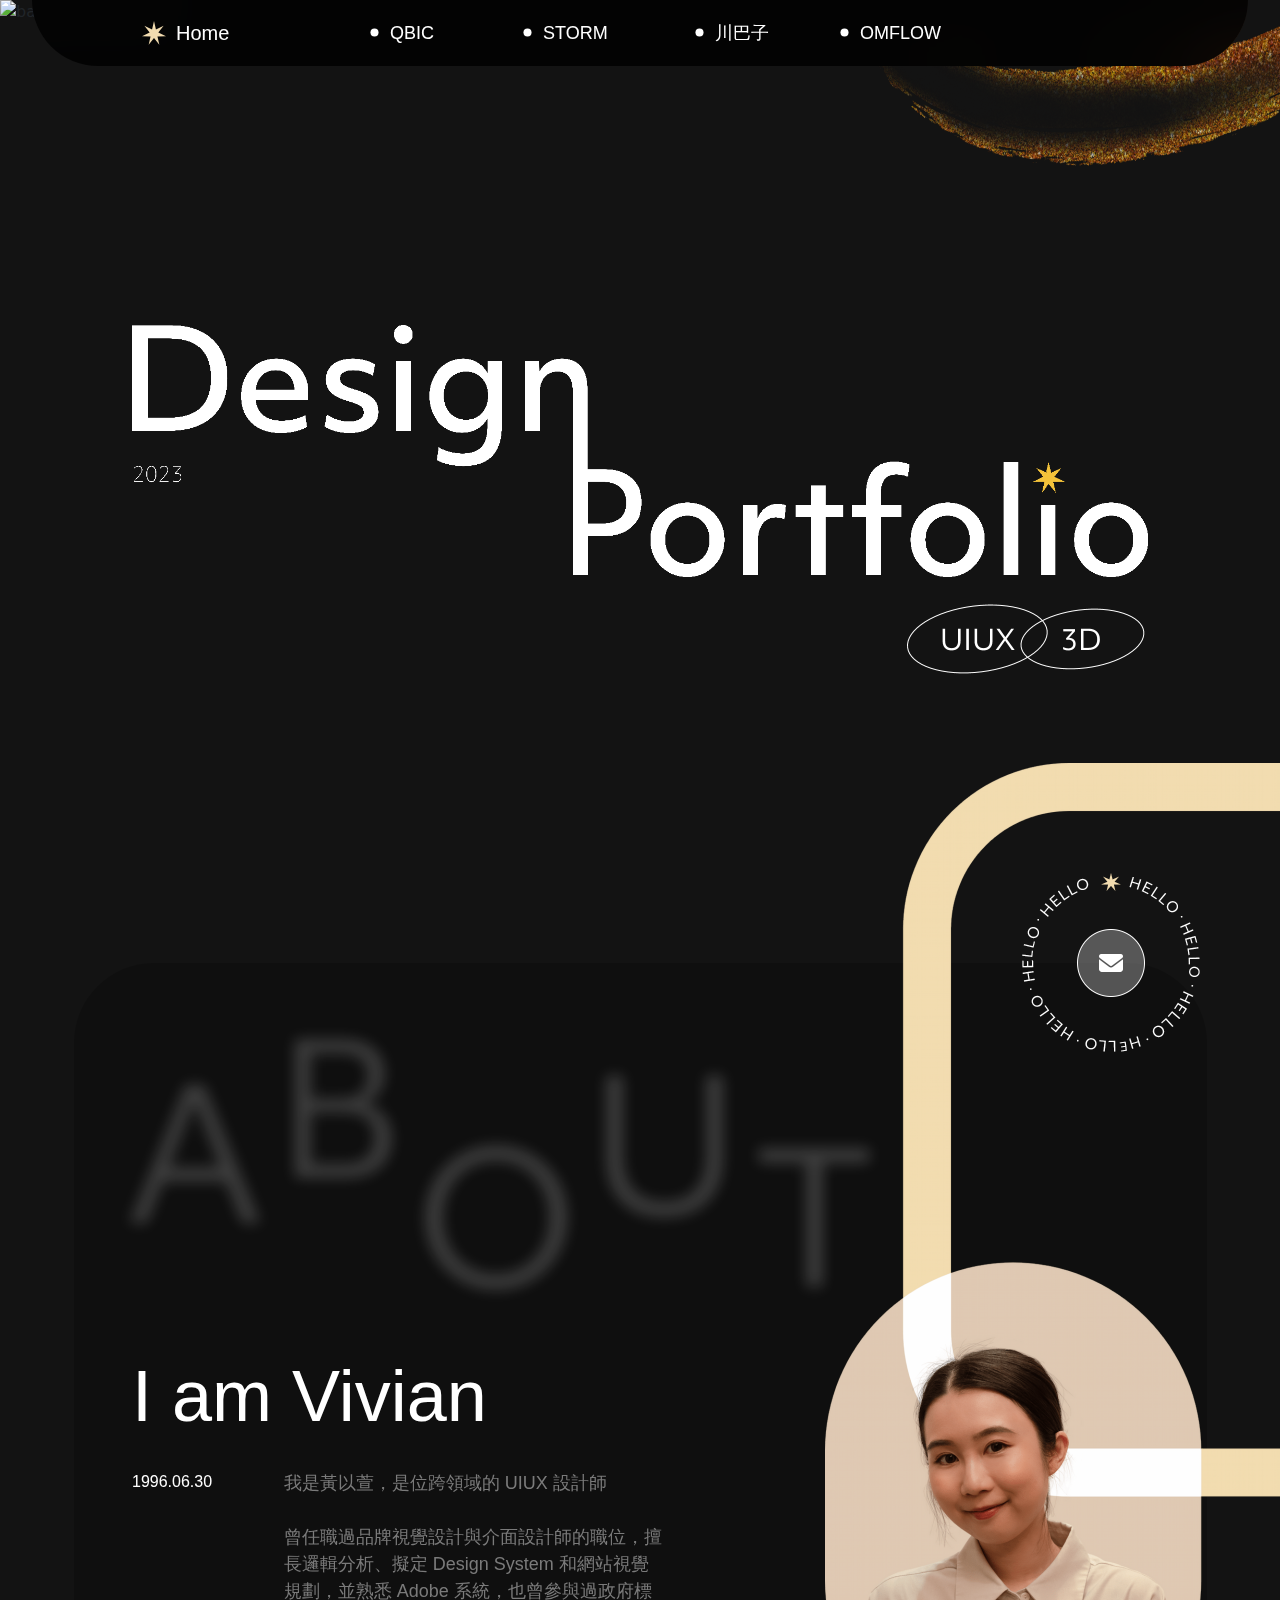
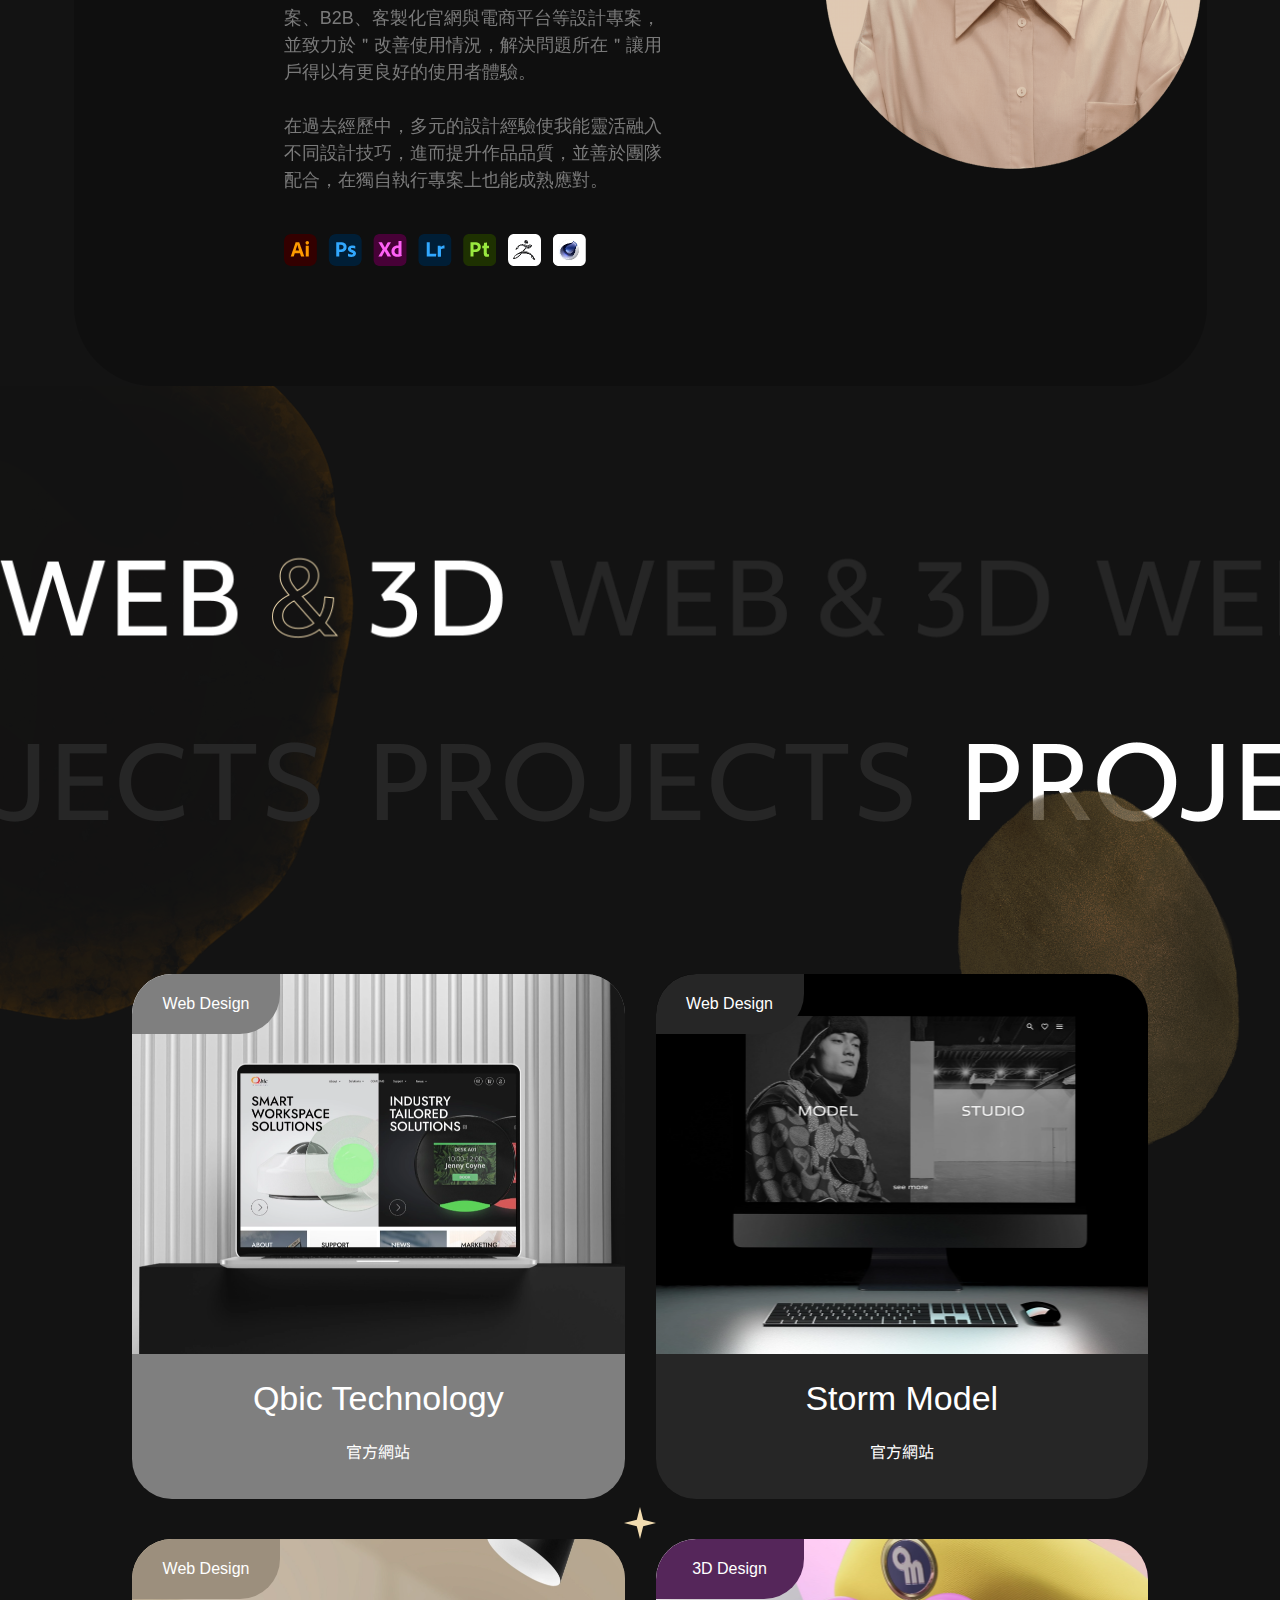
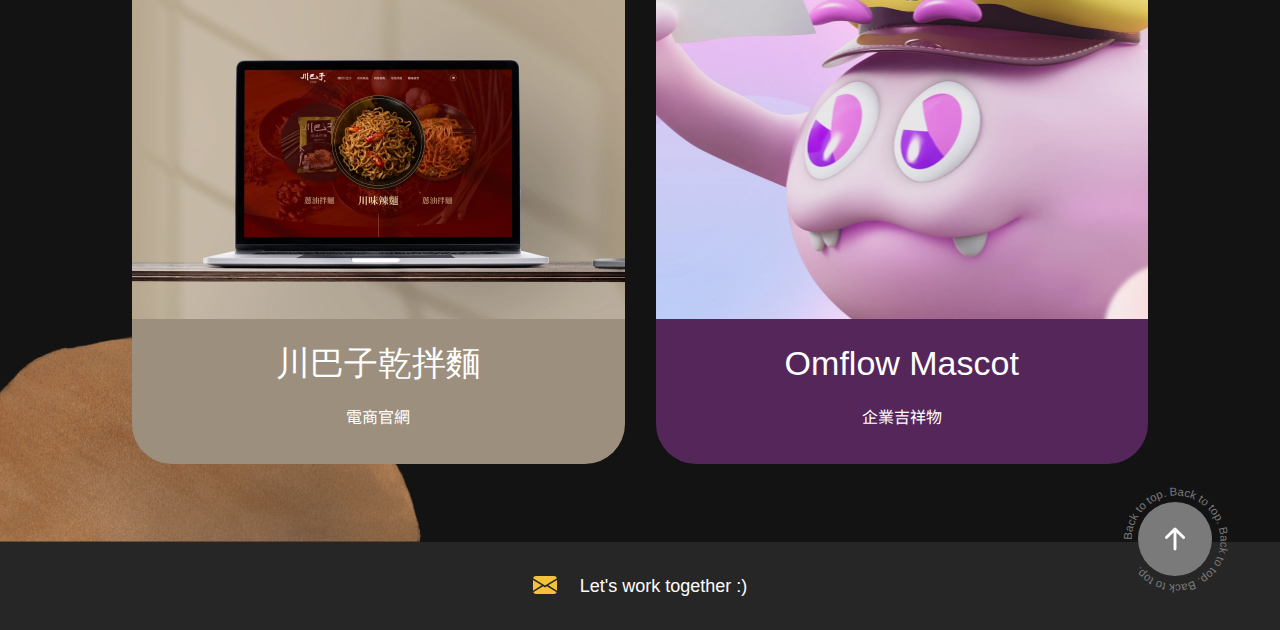
==== commit e968010a: "rwd minor fix." ====
--- a/index.html
+++ b/index.html
@@ -7,7 +7,7 @@
     <title>Vivian Huang Resume</title>
     <link href="./assets/bootstrap-dist/css/bootstrap.min.css" rel="stylesheet" >
     <link rel="stylesheet" href="https://use.typekit.net/rvw0yjc.css">
-    <link rel="stylesheet" href="./assets/css/app.index.css?v=3">
+    <link rel="stylesheet" href="./assets/css/app.index.css?v=6">
     <link rel="icon" href="./assets/img/favicon.ico" type="image/x-icon">
   </head>
   <body>
@@ -301,6 +301,6 @@
       </a>
     </div>
   <script src="./assets/bootstrap-dist/js/bootstrap.bundle.min.js"></script>
-	<script src="./assets/js/app.index.js"></script>
+	<script src="./assets/js/app.index.js?v=1"></script>
   </body>
 </html>
--- a/assets/css/app.index.css
+++ b/assets/css/app.index.css
@@ -1 +1 @@
-@import"https://fonts.googleapis.com/css2?family=Noto+Sans+TC:wght@400;700";p,a,h1,h2,h3,h4{font-family:objektiv-mk1,sans-serif}#mobileNotice{height:100%;position:fixed;padding:68px 36px;background-color:#333}#mobileNotice p{color:#fff;font-size:28px}#main header{position:relative;z-index:8;background-color:rgba(0,0,0,.8);border-radius:0px 0px 80px 80px;opacity:1;backdrop-filter:blur(28px);-webkit-backdrop-filter:blur(28px);height:66px;margin-left:-49px;margin-right:-49px;margin-bottom:-66px}@media screen and (min-width: 1200px){#main header{margin-left:-100px;margin-right:-100px}}@media screen and (min-width: 1440px){#main header{height:70px;margin-bottom:-70px}}@media screen and (min-width: 1920px){#main header{height:90px;margin-bottom:-90px}}#main header #homeLink{margin-left:100px;width:115px;margin-right:75px;height:66px}@media screen and (min-width: 1440px){#main header #homeLink{width:180px;height:70px;margin-right:68px}}@media screen and (min-width: 1920px){#main header #homeLink{width:180px;height:90px;margin-right:256px;font-size:22px}}#main header ul{list-style:none;padding:8px 0}@media screen and (min-width: 1920px){#main header ul{padding:10px 0}}#main header ul li{height:50px;margin-right:4px}@media screen and (min-width: 1440px){#main header ul li{height:54px;margin-right:8px}}@media screen and (min-width: 1920px){#main header ul li{height:70px;margin-right:16px}}#main header ul li:nth-child(1) a{padding:0 0 0 30.5px}@media screen and (min-width: 1920px){#main header ul li:nth-child(1) a{padding:0 0 0 37.5px}}#main header ul li:nth-child(2) a{padding:0 0 0 19.5px}@media screen and (min-width: 1920px){#main header ul li:nth-child(2) a{padding:0 0 0 29.5px}}#main header ul li:nth-child(3) a{padding:0 0 0 27.5px}@media screen and (min-width: 1920px){#main header ul li:nth-child(3) a{padding:0 0 0 38.5px}}#main header ul li:nth-child(4) a{padding:0 0 0 8.5px}@media screen and (min-width: 1920px){#main header ul li:nth-child(4) a{padding:0 0 0 18.5px}}#main header ul li a{font-size:18px;line-height:50px;width:160px}@media screen and (min-width: 1440px){#main header ul li a{font-size:18px;line-height:54px;width:160px}}@media screen and (min-width: 1920px){#main header ul li a{font-size:20px;line-height:70px;width:180px}}#main header ul li a.active{background-color:#000;border-radius:32px}@media screen and (min-width: 1920px){#main header ul li a.active{border-radius:50px}}#main header ul li a.active svg{color:#f2dcb0}#main header ul li a svg{width:43px;height:43px;margin-top:-4px;margin-right:-5.5px}#main header a{color:#fff;font-size:20px;text-decoration:none}#main header a:hover{color:#fff}@media screen and (max-width: 768px){footer{position:absolute !important;bottom:0;left:0;right:0}}footer>div{height:88px;background-color:#262626}footer>div a{color:#fff;font-size:18px;line-height:88px;text-decoration:none}footer>div a:hover{color:#fff}footer>div a svg{color:#f3c23a;height:24px;width:24px;margin-top:-5px;margin-right:18px}.bounceObj{-webkit-animation-name:bounce2;-moz-animation-name:bounce2;-ms-animation-name:bounce2;-o-animation-name:bounce2;animation-name:bounce2;-webkit-animation-duration:.8s;-moz-animation-duration:.8s;-ms-animation-duration:.8s;-o-animation-duration:.8s;animation-duration:.8s;-webkit-animation-iteration-count:1;-moz-animation-iteration-count:1;-ms-animation-iteration-count:1;-o-animation-iteration-count:1;animation-iteration-count:1;-webkit-animation-timing-function:ease;-moz-animation-timing-function:ease;-ms-animation-timing-function:ease;-o-animation-timing-function:ease;animation-timing-function:ease}.backtotop{position:relative;z-index:5}.backtotop a{position:absolute;bottom:26px;right:40px;padding:14px;margin:28px;background-color:#7a7a7a;border-radius:50px}.backtotop a:hover .icon{-webkit-animation-name:bounce;-moz-animation-name:bounce;-ms-animation-name:bounce;-o-animation-name:bounce;animation-name:bounce;-webkit-animation-duration:1s;-moz-animation-duration:1s;-ms-animation-duration:1s;-o-animation-duration:1s;animation-duration:1s;-webkit-animation-iteration-count:infinite;-moz-animation-iteration-count:infinite;-ms-animation-iteration-count:infinite;-o-animation-iteration-count:infinite;animation-iteration-count:infinite;-webkit-animation-timing-function:ease;-moz-animation-timing-function:ease;-ms-animation-timing-function:ease;-o-animation-timing-function:ease;animation-timing-function:ease}.backtotop a:hover .circle-text{-webkit-animation-name:rotate;-moz-animation-name:rotate;-ms-animation-name:rotate;-o-animation-name:rotate;animation-name:rotate;-webkit-animation-duration:5s;-moz-animation-duration:5s;-ms-animation-duration:5s;-o-animation-duration:5s;animation-duration:5s;-webkit-animation-iteration-count:infinite;-moz-animation-iteration-count:infinite;-ms-animation-iteration-count:infinite;-o-animation-iteration-count:infinite;animation-iteration-count:infinite;-webkit-animation-timing-function:linear;-moz-animation-timing-function:linear;-ms-animation-timing-function:linear;-o-animation-timing-function:linear;animation-timing-function:linear}.backtotop a .icon{color:#fff;width:46px;height:46px}.backtotop a .circle-text{position:absolute;top:-22px;right:0;left:-22.5px;fill:currentColor;color:#7a7a7a;width:120px;height:120px}@-webkit-keyframes rotate{from{-webkit-transform:rotate(360deg)}to{-webkit-transform:rotate(0)}}@-moz-keyframes rotate{from{-moz-transform:rotate(360deg)}to{-moz-transform:rotate(0)}}@-ms-keyframes rotate{from{-ms-transform:rotate(360deg)}to{-ms-transform:rotate(0)}}@-o-keyframes rotate{from{-o-transform:rotate(360deg)}to{-o-transform:rotate(0)}}@keyframes rotate{from{transform:rotate(360deg)}to{transform:rotate(0)}}@keyframes marquee{0%{transform:translate3d(0, 0, 0)}100%{transform:translate3d(-50%, 0, 0)}}@keyframes spaceScroller{0%{background-position:0 0}100%{background-position:-1440px 0}}@keyframes bounce{0%{transform:translateY(0)}50%{transform:translateY(-2px)}100%{transform:translateY(0)}}@keyframes bounce2{0%{transform:translateY(0)}50%{transform:translateY(-30px)}100%{transform:translateY(0)}}@keyframes leftRight{0%{transform:translateY(0) rotate(90deg)}50%{transform:translateY(-10px) rotate(90deg)}100%{transform:translateY(0) rotate(90deg)}}section,body{background-color:#131313}#main{overflow:hidden}@media screen and (min-width: 992px){#main .container{max-width:832px}}@media screen and (min-width: 1194px){#main .container{max-width:1035px}}@media screen and (min-width: 1200px){#main .container{max-width:1040px}}@media screen and (min-width: 1440px){#main .container{max-width:1160px}}@media screen and (min-width: 1920px){#main .container{max-width:1640px}}h1{color:#fff;font-size:72px;line-height:67px}.m-banner{position:relative;z-index:3;margin-top:325px;margin-bottom:282px}.m-banner .wrapper{width:100%;height:356px;position:relative;margin:0 auto}@media screen and (min-width: 1440px){.m-banner .wrapper{width:960px}}.m-banner .wrapper .uiux{position:absolute;right:96px;bottom:0;width:148.7px;height:83.95px}.m-banner .wrapper .icon-3d{position:absolute;right:0;bottom:5px;width:130.85px;height:73.94px}.bg-banner{position:absolute;top:0;left:0;right:0;z-index:0}.bg-banner .banner1{position:absolute;left:474px;top:237px;width:884px;height:890px}.bg-banner .banner2{position:absolute;left:0;top:0;width:100%;height:auto}@media screen and (min-width: 1440px){.bg-banner .banner2{width:1400px}}.bg-banner .content1{position:absolute;right:0;top:5px;width:418px;height:161px}.bg-banner .content2{position:absolute;left:0;top:532px;width:198px;height:202px}.intro-wrapper{position:relative;margin:0 auto;max-width:912px}@media screen and (min-width: 1194px){.intro-wrapper{max-width:1133px}}@media screen and (min-width: 1440px){.intro-wrapper{max-width:1360px}}@media screen and (min-width: 1920px){.intro-wrapper{max-width:1740px}}.intro-wrapper::before{content:"";position:absolute;top:0;left:0;right:0;bottom:0;opacity:1;border-radius:80px;background-color:rgba(0,0,0,.2);backdrop-filter:blur(28px);-webkit-backdrop-filter:blur(28px);-moz-backdrop-filter:blur(28px);-o-backdrop-filter:blur(28px);-ms-backdrop-filter:blur(28px)}.intro-wrapper .container{margin:0 auto !important}.intro{position:relative;z-index:2;padding-bottom:120px}.intro .title-about{position:absolute;top:0;left:0;width:767px;height:400px}.intro h1{margin-top:400px;margin-bottom:40px}@media screen and (min-width: 1920px){.intro h1{margin-bottom:60px}}.intro p{color:#fff}.intro .detail{color:#7a7a7a;font-size:18px;font-family:objektiv-mk1,sans-serif;margin-bottom:40px}.intro .profile-wrapper{position:relative;z-index:1}.intro .profile-wrapper .profile-img{position:absolute;top:-200px;left:0;z-index:2;width:1460px;height:1006px}.intro .profile-wrapper .bg-line{position:absolute;top:0;left:0;right:0;bottom:0;z-index:-1;width:376px;height:506px}.intro .profile-wrapper .bg{position:absolute;top:0;left:0;right:0;bottom:0;z-index:-2;width:376px;height:506px}.intro .profile-wrapper .bg-yellow{position:absolute;bottom:272px;left:78px;height:780px;width:620px;z-index:-3}.intro .profile-wrapper .icon-email{position:absolute;top:-90px;left:168px;z-index:4}@media screen and (min-width: 1200px){.intro .profile-wrapper .icon-email{left:196px}}.intro .profile-wrapper .icon-email .icon{position:absolute;top:56px;left:56px;width:68px;height:68px}.intro .profile-wrapper .icon-email .bg{width:180px;height:180px;-webkit-animation-name:rotate;-moz-animation-name:rotate;-ms-animation-name:rotate;-o-animation-name:rotate;animation-name:rotate;-webkit-animation-duration:10s;-moz-animation-duration:10s;-ms-animation-duration:10s;-o-animation-duration:10s;animation-duration:10s;-webkit-animation-iteration-count:infinite;-moz-animation-iteration-count:infinite;-ms-animation-iteration-count:infinite;-o-animation-iteration-count:infinite;animation-iteration-count:infinite;-webkit-animation-timing-function:linear;-moz-animation-timing-function:linear;-ms-animation-timing-function:linear;-o-animation-timing-function:linear;animation-timing-function:linear}.we-title{position:relative;padding-left:100px;padding-right:100px}.we-title p{font-size:160px;line-height:180px;color:#1a1a1a;margin-bottom:0}.we-title::after{content:"";position:absolute;bottom:0;left:0;right:0;height:135px;background:transparent linear-gradient(180deg, #0E0E0E00 0%, #0E0E0E 100%) 0% 0% no-repeat padding-box}.r-level-top{position:relative;z-index:0}.r-level-top .bg-img2{position:absolute;left:0;top:0;width:418px;height:649px;z-index:-1}#r-level{position:relative;z-index:0;padding-top:140px}#r-level .col{padding:0}#r-level .rolling-text .content{height:144px;background-size:cover;background-repeat:no-repeat;background-position-x:-225px;transition:all .8s ease-out}#r-level .rolling-text .content:first-child{margin-bottom:40px;background-position-x:-1095px}.m-level{position:relative;z-index:2}.m-level .star-icon{position:absolute;left:calc(50% - 16px);bottom:-16px;width:32px;height:32px;padding:0}.m-level a.project-link{text-decoration:none}.m-level a.project-link:hover{text-decoration:none}.m-level a.project-link:hover .preview-wrapper{padding:12px 12px 0 12px}.m-level a.project-link:hover .preview-wrapper .preview{border-radius:40px}.m-level a.project-link:hover .title{font-weight:700}.m-level a.project-link:visited{text-decoration:none}.m-level a.project-link.qbic .wrapper{background:#7f7f7f 0% 0% no-repeat padding-box}.m-level a.project-link.qbic .wrapper .badge{background:#7f7f7f 0% 0% no-repeat padding-box}.m-level a.project-link.storm .wrapper{background:#262626 0% 0% no-repeat padding-box}.m-level a.project-link.storm .wrapper .badge{background:#262626 0% 0% no-repeat padding-box}.m-level a.project-link.chuanbazi .wrapper{background:#9c8f7d 0% 0% no-repeat padding-box}.m-level a.project-link.chuanbazi .wrapper .badge{background:#9c8f7d 0% 0% no-repeat padding-box}.m-level a.project-link.omflow .wrapper{background:#55265a 0% 0% no-repeat padding-box}.m-level a.project-link.omflow .wrapper .badge{background:#55265a 0% 0% no-repeat padding-box}.m-level a.project-link p{color:#fff;text-align:center}.m-level a.project-link .wrapper{position:relative;height:100%;border-radius:40px}.m-level a.project-link .wrapper .badge{position:absolute;top:0;left:0;width:148px;height:60px;border-radius:40px 0px;padding:0}.m-level a.project-link .wrapper .badge p{font-size:16px;line-height:60px;margin-bottom:0;font-weight:400}.m-level a.project-link .wrapper .preview-wrapper{width:100%;height:380px;transition:all .4s ease-out}.m-level a.project-link .wrapper .preview-wrapper .preview{width:100%;height:100%;background-size:cover;background-repeat:no-repeat;border-top-left-radius:40px;border-top-right-radius:40px;transition:all .4s ease-out}.m-level a.project-link .wrapper .desc{padding:20px 0}.m-level a.project-link .wrapper .desc .title{font-size:34px;line-height:49px;margin-bottom:16px}.m-level a.project-link .wrapper .desc .subtitle{font-size:16px;line-height:24px;font-family:"Noto Sans TC",sans-serif;font-weight:400}.experience{position:relative;padding-left:100px;padding-right:100px;padding-bottom:60px;border-bottom-left-radius:28px;border-bottom-right-radius:28px;z-index:2;background-color:#0e0e0e}.experience .col{padding:0 6px}.experience .col .wrapper{position:relative;padding:40px 20px}.experience .col .wrapper::after{content:"";background:transparent linear-gradient(180deg, #1A1A1A00 0%, #26262699 100%) 0% 0% no-repeat padding-box;border-radius:28px;filter:blur(4px);position:absolute;top:0;left:0;right:0;bottom:0}.experience .heading span.badge{background-color:#3a3a3a;color:#f5f5f5;padding:8px 24px;margin-bottom:16px;line-height:24px}.experience .heading p{color:#f5f5f5;font-size:28px;margin-bottom:8px;line-height:40px}.experience .heading label{color:#7a7a7a;margin-bottom:24px;line-height:23px}.experience p{color:#cfcfcf}.projects-row-top{position:relative;z-index:1;height:120px}.projects-row-top .bg-img{position:absolute;right:40px;top:-65px;width:283px;height:361px;z-index:-1}.projects-row-bottom{position:relative;z-index:1;height:78px}.projects-row-bottom .bg-img{position:absolute;left:0;bottom:0;width:421px;height:207px;z-index:-1}.projects-row .col:first-child{padding-right:15.5px}.projects-row .col:nth-child(2){padding-left:15.5px}
+@import"https://fonts.googleapis.com/css2?family=Noto+Sans+TC:wght@400;700";p,a,h1,h2,h3,h4{font-family:objektiv-mk1,sans-serif}#mobileNotice{height:100%;position:fixed;padding:68px 36px;background-color:#333}#mobileNotice p{color:#fff;font-size:28px}#main header{position:relative;z-index:8;background-color:rgba(0,0,0,.8);border-radius:0px 0px 80px 80px;opacity:1;backdrop-filter:blur(28px);-webkit-backdrop-filter:blur(28px);height:66px;margin-left:-49px;margin-right:-49px;margin-bottom:-66px}@media screen and (min-width: 1200px){#main header{margin-left:-100px;margin-right:-100px}}@media screen and (min-width: 1440px){#main header{height:70px;margin-bottom:-70px}}@media screen and (min-width: 1920px){#main header{height:90px;margin-bottom:-90px}}#main header #homeLink{margin-left:100px;width:115px;margin-right:75px;height:66px}@media screen and (min-width: 1440px){#main header #homeLink{width:180px;height:70px;margin-right:68px}}@media screen and (min-width: 1920px){#main header #homeLink{width:180px;height:90px;margin-right:256px;font-size:22px}}#main header ul{list-style:none;padding:8px 0}@media screen and (min-width: 1920px){#main header ul{padding:10px 0}}#main header ul li{height:50px;margin-right:4px}@media screen and (min-width: 1440px){#main header ul li{height:54px;margin-right:8px}}@media screen and (min-width: 1920px){#main header ul li{height:70px;margin-right:16px}}#main header ul li:nth-child(1) a{padding:0 0 0 30.5px}@media screen and (min-width: 1920px){#main header ul li:nth-child(1) a{padding:0 0 0 37.5px}}#main header ul li:nth-child(2) a{padding:0 0 0 19.5px}@media screen and (min-width: 1920px){#main header ul li:nth-child(2) a{padding:0 0 0 29.5px}}#main header ul li:nth-child(3) a{padding:0 0 0 27.5px}@media screen and (min-width: 1920px){#main header ul li:nth-child(3) a{padding:0 0 0 38.5px}}#main header ul li:nth-child(4) a{padding:0 0 0 8.5px}@media screen and (min-width: 1920px){#main header ul li:nth-child(4) a{padding:0 0 0 18.5px}}#main header ul li a{font-size:18px;line-height:50px;width:160px}@media screen and (min-width: 1440px){#main header ul li a{font-size:18px;line-height:54px;width:160px}}@media screen and (min-width: 1920px){#main header ul li a{font-size:20px;line-height:70px;width:180px}}#main header ul li a.active{background-color:#000;border-radius:32px}@media screen and (min-width: 1920px){#main header ul li a.active{border-radius:50px}}#main header ul li a.active svg{color:#f2dcb0}#main header ul li a svg{width:43px;height:43px;margin-top:-4px;margin-right:-5.5px}#main header a{color:#fff;font-size:20px;text-decoration:none}#main header a:hover{color:#fff}@media screen and (max-width: 768px){footer{position:absolute !important;bottom:0;left:0;right:0}}footer>div{height:88px;background-color:#262626}footer>div a{color:#fff;font-size:18px;line-height:88px;text-decoration:none}footer>div a:hover{color:#fff}footer>div a svg{color:#f3c23a;height:24px;width:24px;margin-top:-5px;margin-right:18px}.bounceObj{-webkit-animation-name:bounce2;-moz-animation-name:bounce2;-ms-animation-name:bounce2;-o-animation-name:bounce2;animation-name:bounce2;-webkit-animation-duration:.8s;-moz-animation-duration:.8s;-ms-animation-duration:.8s;-o-animation-duration:.8s;animation-duration:.8s;-webkit-animation-iteration-count:1;-moz-animation-iteration-count:1;-ms-animation-iteration-count:1;-o-animation-iteration-count:1;animation-iteration-count:1;-webkit-animation-timing-function:ease;-moz-animation-timing-function:ease;-ms-animation-timing-function:ease;-o-animation-timing-function:ease;animation-timing-function:ease}.backtotop{position:relative;z-index:5}.backtotop a{position:absolute;bottom:26px;right:40px;padding:14px;margin:28px;background-color:#7a7a7a;border-radius:50px}.backtotop a:hover .icon{-webkit-animation-name:bounce;-moz-animation-name:bounce;-ms-animation-name:bounce;-o-animation-name:bounce;animation-name:bounce;-webkit-animation-duration:1s;-moz-animation-duration:1s;-ms-animation-duration:1s;-o-animation-duration:1s;animation-duration:1s;-webkit-animation-iteration-count:infinite;-moz-animation-iteration-count:infinite;-ms-animation-iteration-count:infinite;-o-animation-iteration-count:infinite;animation-iteration-count:infinite;-webkit-animation-timing-function:ease;-moz-animation-timing-function:ease;-ms-animation-timing-function:ease;-o-animation-timing-function:ease;animation-timing-function:ease}.backtotop a:hover .circle-text{-webkit-animation-name:rotate;-moz-animation-name:rotate;-ms-animation-name:rotate;-o-animation-name:rotate;animation-name:rotate;-webkit-animation-duration:5s;-moz-animation-duration:5s;-ms-animation-duration:5s;-o-animation-duration:5s;animation-duration:5s;-webkit-animation-iteration-count:infinite;-moz-animation-iteration-count:infinite;-ms-animation-iteration-count:infinite;-o-animation-iteration-count:infinite;animation-iteration-count:infinite;-webkit-animation-timing-function:linear;-moz-animation-timing-function:linear;-ms-animation-timing-function:linear;-o-animation-timing-function:linear;animation-timing-function:linear}.backtotop a .icon{color:#fff;width:46px;height:46px}.backtotop a .circle-text{position:absolute;top:-22px;right:0;left:-22.5px;fill:currentColor;color:#7a7a7a;width:120px;height:120px}@-webkit-keyframes rotate{from{-webkit-transform:rotate(360deg)}to{-webkit-transform:rotate(0)}}@-moz-keyframes rotate{from{-moz-transform:rotate(360deg)}to{-moz-transform:rotate(0)}}@-ms-keyframes rotate{from{-ms-transform:rotate(360deg)}to{-ms-transform:rotate(0)}}@-o-keyframes rotate{from{-o-transform:rotate(360deg)}to{-o-transform:rotate(0)}}@keyframes rotate{from{transform:rotate(360deg)}to{transform:rotate(0)}}@keyframes marquee{0%{transform:translate3d(0, 0, 0)}100%{transform:translate3d(-50%, 0, 0)}}@keyframes spaceScroller{0%{background-position:0 0}100%{background-position:-1440px 0}}@keyframes bounce{0%{transform:translateY(0)}50%{transform:translateY(-2px)}100%{transform:translateY(0)}}@keyframes bounce2{0%{transform:translateY(0)}50%{transform:translateY(-30px)}100%{transform:translateY(0)}}@keyframes leftRight{0%{transform:rotate(90deg) scaleX(0.5)}50%{transform:rotate(90deg) scaleX(1)}100%{transform:rotate(90deg) scaleX(0.5)}}section,body{background-color:#131313}#main{overflow:hidden}@media screen and (min-width: 992px){#main .container{max-width:832px}}@media screen and (min-width: 1194px){#main .container{max-width:1035px}}@media screen and (min-width: 1200px){#main .container{max-width:1040px}}@media screen and (min-width: 1440px){#main .container{max-width:1160px}}@media screen and (min-width: 1920px){#main .container{max-width:1640px}}h1{color:#fff;font-size:72px;line-height:67px}.m-banner{position:relative;z-index:3;margin-top:325px;margin-bottom:282px}.m-banner .wrapper{width:100%;height:356px;position:relative;margin:0 auto}@media screen and (min-width: 1440px){.m-banner .wrapper{width:960px}}.m-banner .wrapper .uiux{position:absolute;right:96px;bottom:0;width:148.7px;height:83.95px}.m-banner .wrapper .icon-3d{position:absolute;right:0;bottom:5px;width:130.85px;height:73.94px}.bg-banner{position:absolute;top:0;left:0;right:0;z-index:0}.bg-banner .banner1{position:absolute;left:474px;top:237px;width:884px;height:890px}.bg-banner .banner2{position:absolute;left:0;top:0;width:100%;height:auto}@media screen and (min-width: 1440px){.bg-banner .banner2{width:1400px}}.bg-banner .content1{position:absolute;right:0;top:5px;width:418px;height:161px}.bg-banner .content2{position:absolute;left:0;top:532px;width:198px;height:202px}.intro-wrapper{position:relative;margin:0 auto;max-width:912px}@media screen and (min-width: 1194px){.intro-wrapper{max-width:1133px}}@media screen and (min-width: 1440px){.intro-wrapper{max-width:1360px}}@media screen and (min-width: 1920px){.intro-wrapper{max-width:1740px}}.intro-wrapper::before{content:"";position:absolute;top:0;left:0;right:0;bottom:0;opacity:1;border-radius:80px;background-color:rgba(0,0,0,.2);backdrop-filter:blur(28px);-webkit-backdrop-filter:blur(28px);-moz-backdrop-filter:blur(28px);-o-backdrop-filter:blur(28px);-ms-backdrop-filter:blur(28px)}.intro-wrapper .container{margin:0 auto !important}.intro{position:relative;z-index:2;padding-bottom:120px}.intro .title-about{position:absolute;top:0;left:0;width:639px;height:332px}@media screen and (min-width: 1200px){.intro .title-about{width:767px;height:400px}}.intro h1{margin-top:380px;margin-bottom:40px}@media screen and (min-width: 1200px){.intro h1{margin-top:400px}}@media screen and (min-width: 1920px){.intro h1{margin-bottom:60px}}.intro p{color:#fff}.intro .detail{color:#7a7a7a;font-size:18px;font-family:objektiv-mk1,sans-serif;margin-bottom:40px}.intro .profile-wrapper{position:relative;z-index:1}.intro .profile-wrapper .profile-img{position:absolute;top:-200px;left:0;z-index:2;width:1460px;height:1006px}.intro .profile-wrapper .bg-line{position:absolute;top:0;left:0;right:0;bottom:0;z-index:-1;width:376px;height:506px}.intro .profile-wrapper .bg{position:absolute;top:0;left:0;right:0;bottom:0;z-index:-2;width:376px;height:506px}.intro .profile-wrapper .bg-yellow{position:absolute;bottom:272px;left:78px;height:780px;width:620px;z-index:-3}.intro .profile-wrapper .icon-email{position:absolute;top:-90px;left:168px;z-index:4}@media screen and (min-width: 1200px){.intro .profile-wrapper .icon-email{left:196px}}.intro .profile-wrapper .icon-email .icon{position:absolute;top:56px;left:56px;width:68px;height:68px}.intro .profile-wrapper .icon-email .bg{width:180px;height:180px;-webkit-animation-name:rotate;-moz-animation-name:rotate;-ms-animation-name:rotate;-o-animation-name:rotate;animation-name:rotate;-webkit-animation-duration:10s;-moz-animation-duration:10s;-ms-animation-duration:10s;-o-animation-duration:10s;animation-duration:10s;-webkit-animation-iteration-count:infinite;-moz-animation-iteration-count:infinite;-ms-animation-iteration-count:infinite;-o-animation-iteration-count:infinite;animation-iteration-count:infinite;-webkit-animation-timing-function:linear;-moz-animation-timing-function:linear;-ms-animation-timing-function:linear;-o-animation-timing-function:linear;animation-timing-function:linear}.we-title{position:relative;padding-left:100px;padding-right:100px}.we-title p{font-size:160px;line-height:180px;color:#1a1a1a;margin-bottom:0}.we-title::after{content:"";position:absolute;bottom:0;left:0;right:0;height:135px;background:transparent linear-gradient(180deg, #0E0E0E00 0%, #0E0E0E 100%) 0% 0% no-repeat padding-box}.r-level-top{position:relative;z-index:0}.r-level-top .bg-img2{position:absolute;left:0;top:0;width:418px;height:649px;z-index:-1}#r-level{position:relative;z-index:0;padding-top:140px}#r-level .col{padding:0}#r-level .rolling-text .content{height:144px;background-size:cover;background-repeat:no-repeat;background-position-x:-225px;transition:all .8s ease-out}#r-level .rolling-text .content:first-child{margin-bottom:40px;background-position-x:-1095px}.m-level{position:relative;z-index:2}.m-level .star-icon{position:absolute;left:calc(50% - 16px);bottom:-16px;width:32px;height:32px;padding:0}.m-level a.project-link{text-decoration:none}.m-level a.project-link:hover{text-decoration:none}.m-level a.project-link:hover .preview-wrapper{padding:12px 12px 0 12px}.m-level a.project-link:hover .preview-wrapper .preview{border-radius:40px}.m-level a.project-link:hover .title{font-weight:700}.m-level a.project-link:visited{text-decoration:none}.m-level a.project-link.qbic .wrapper{background:#7f7f7f 0% 0% no-repeat padding-box}.m-level a.project-link.qbic .wrapper .badge{background:#7f7f7f 0% 0% no-repeat padding-box}.m-level a.project-link.storm .wrapper{background:#262626 0% 0% no-repeat padding-box}.m-level a.project-link.storm .wrapper .badge{background:#262626 0% 0% no-repeat padding-box}.m-level a.project-link.chuanbazi .wrapper{background:#9c8f7d 0% 0% no-repeat padding-box}.m-level a.project-link.chuanbazi .wrapper .badge{background:#9c8f7d 0% 0% no-repeat padding-box}.m-level a.project-link.omflow .wrapper{background:#55265a 0% 0% no-repeat padding-box}.m-level a.project-link.omflow .wrapper .badge{background:#55265a 0% 0% no-repeat padding-box}.m-level a.project-link p{color:#fff;text-align:center}.m-level a.project-link .wrapper{position:relative;height:100%;border-radius:40px;overflow:hidden}.m-level a.project-link .wrapper .badge{position:absolute;top:0;left:0;width:148px;height:60px;border-radius:40px 0px;padding:0}.m-level a.project-link .wrapper .badge p{font-size:16px;line-height:60px;margin-bottom:0;font-weight:400}.m-level a.project-link .wrapper .preview-wrapper{width:100%;height:380px;transition:all .4s ease-out}.m-level a.project-link .wrapper .preview-wrapper .preview{width:100%;height:100%;background-size:cover;background-position:center center;background-repeat:no-repeat;transition:all .4s ease-out}.m-level a.project-link .wrapper .desc{padding:20px 0}.m-level a.project-link .wrapper .desc .title{font-size:34px;line-height:49px;margin-bottom:16px}.m-level a.project-link .wrapper .desc .subtitle{font-size:16px;line-height:24px;font-family:"Noto Sans TC",sans-serif;font-weight:400}.experience{position:relative;padding-left:100px;padding-right:100px;padding-bottom:60px;border-bottom-left-radius:28px;border-bottom-right-radius:28px;z-index:2;background-color:#0e0e0e}.experience .col{padding:0 6px}.experience .col .wrapper{position:relative;padding:40px 20px}.experience .col .wrapper::after{content:"";background:transparent linear-gradient(180deg, #1A1A1A00 0%, #26262699 100%) 0% 0% no-repeat padding-box;border-radius:28px;filter:blur(4px);position:absolute;top:0;left:0;right:0;bottom:0}.experience .heading span.badge{background-color:#3a3a3a;color:#f5f5f5;padding:8px 24px;margin-bottom:16px;line-height:24px}.experience .heading p{color:#f5f5f5;font-size:28px;margin-bottom:8px;line-height:40px}.experience .heading label{color:#7a7a7a;margin-bottom:24px;line-height:23px}.experience p{color:#cfcfcf}.projects-row-top{position:relative;z-index:1;height:120px}.projects-row-top .bg-img{position:absolute;right:40px;top:-65px;width:283px;height:361px;z-index:-1}.projects-row-bottom{position:relative;z-index:1;height:78px}.projects-row-bottom .bg-img{position:absolute;left:0;bottom:0;width:421px;height:207px;z-index:-1}.projects-row .col:first-child{padding-right:15.5px}.projects-row .col:nth-child(2){padding-left:15.5px}
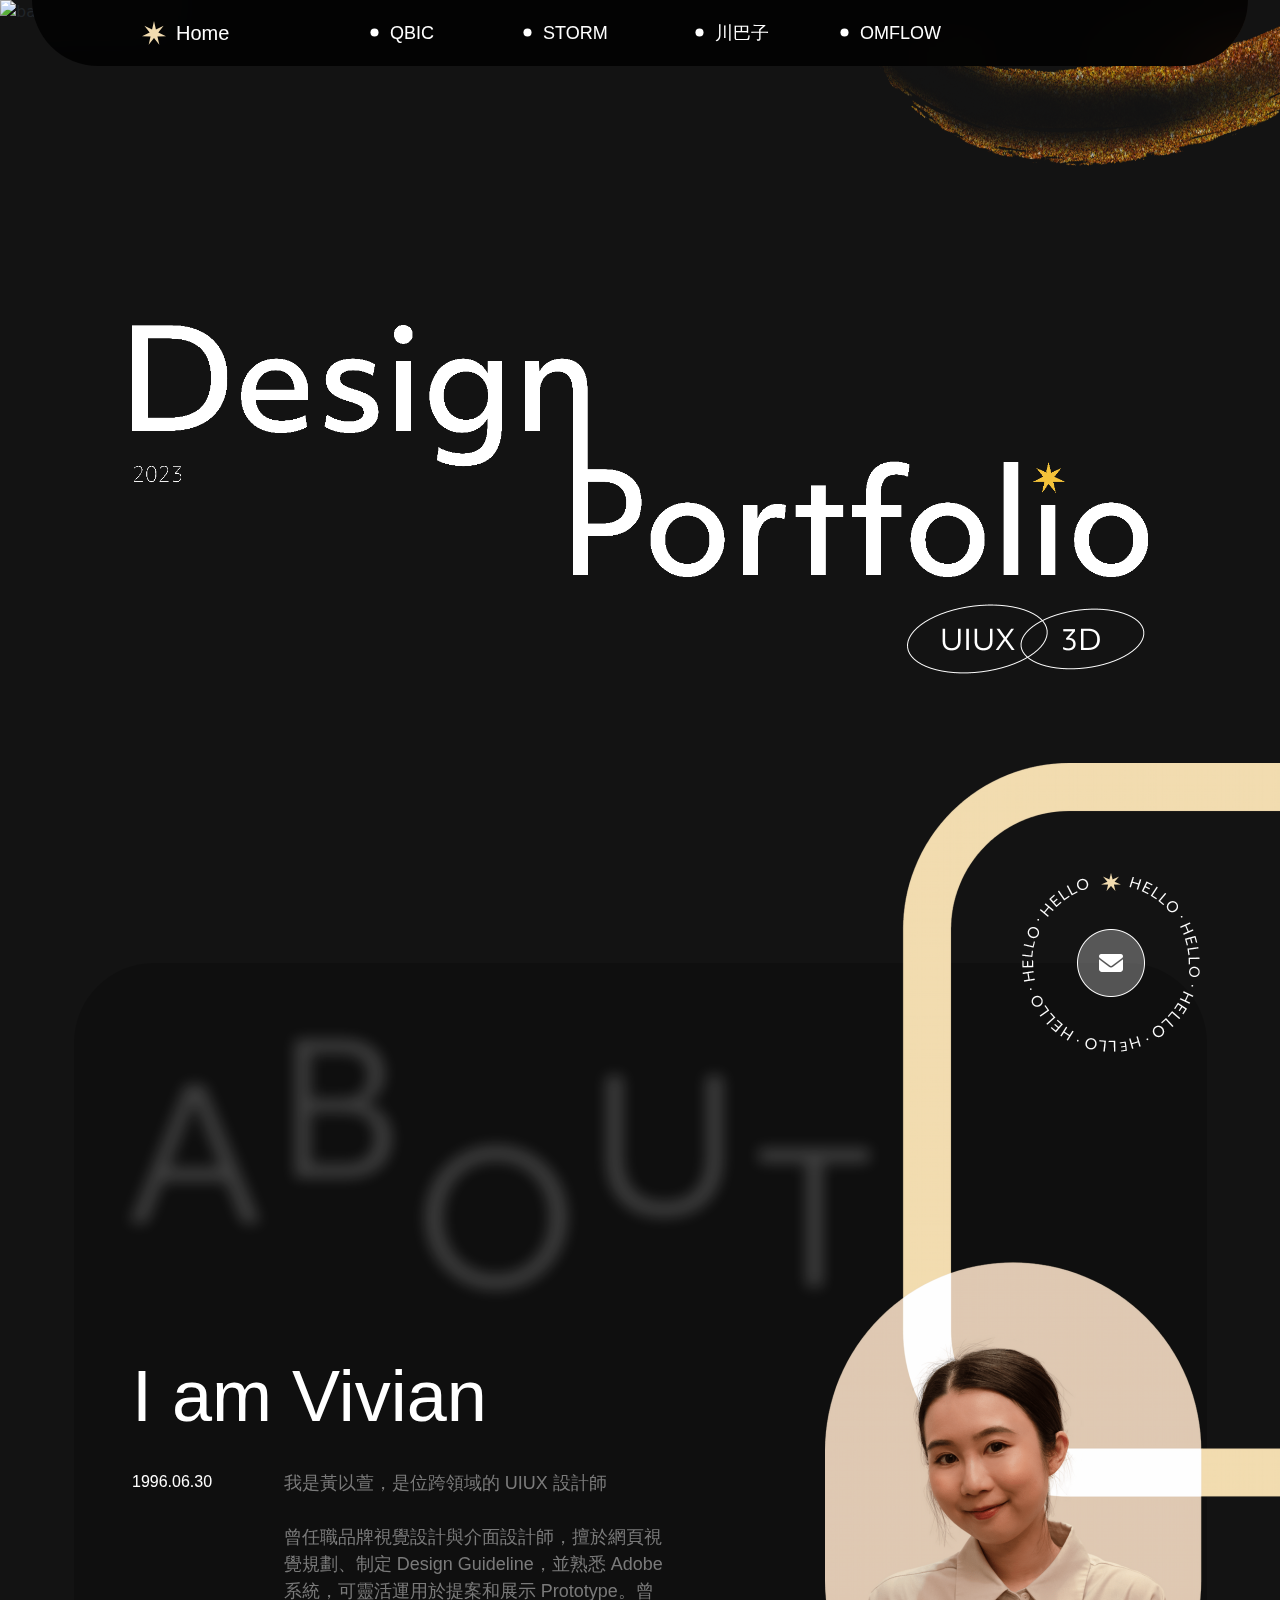
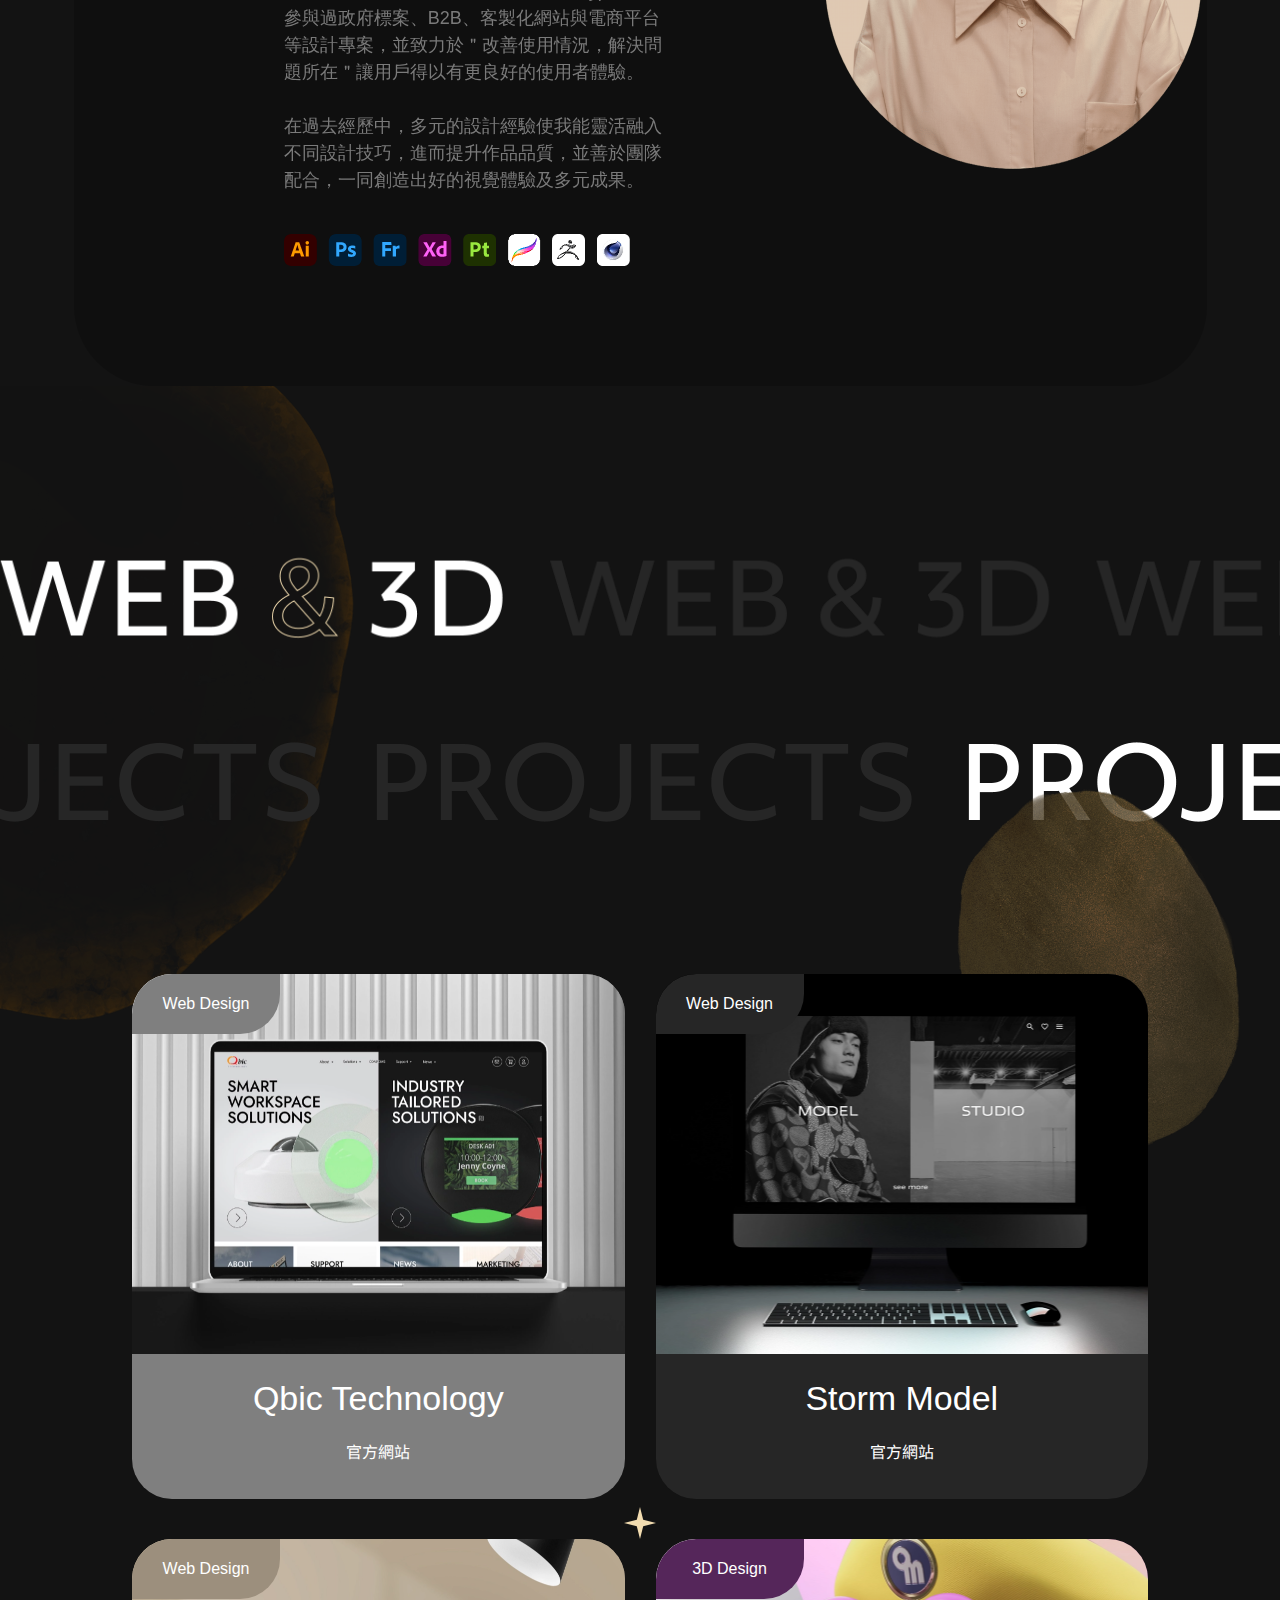
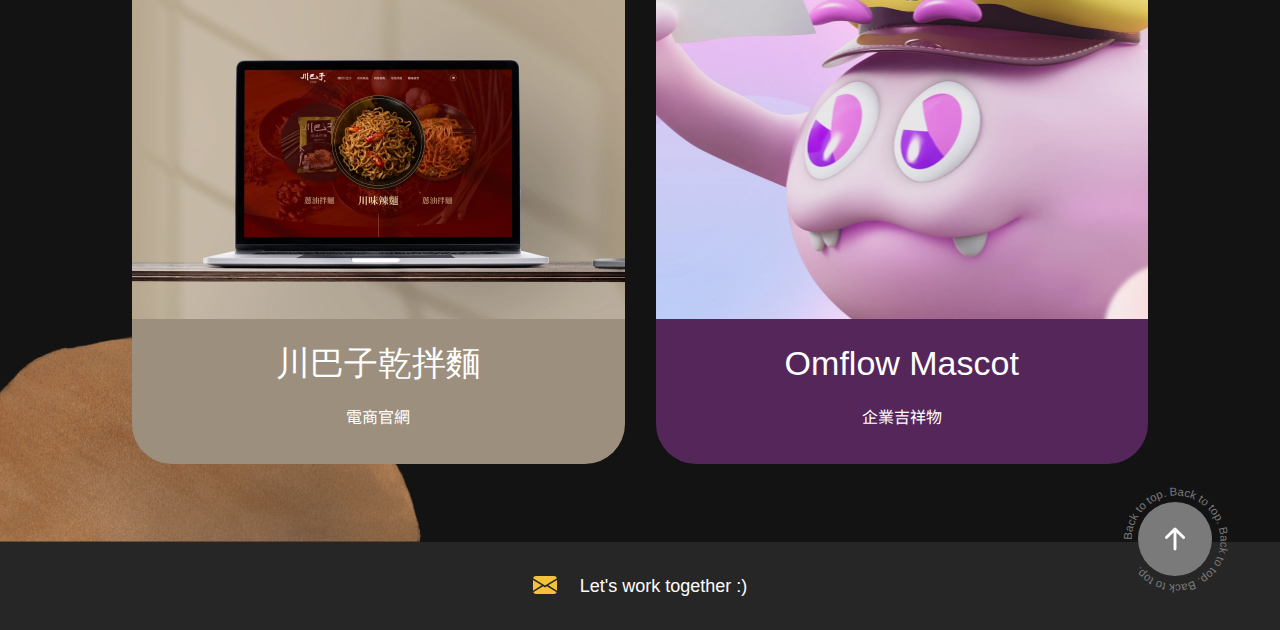
==== commit 8d0cbdf0: "Update homepage content" ====
--- a/index.html
+++ b/index.html
@@ -7,7 +7,7 @@
     <title>Vivian Huang Resume</title>
     <link href="./assets/bootstrap-dist/css/bootstrap.min.css" rel="stylesheet" >
     <link rel="stylesheet" href="https://use.typekit.net/rvw0yjc.css">
-    <link rel="stylesheet" href="./assets/css/app.index.css?v=6">
+    <link rel="stylesheet" href="./assets/css/app.index.css?v=7">
     <link rel="icon" href="./assets/img/favicon.ico" type="image/x-icon">
   </head>
   <body>
@@ -87,9 +87,11 @@
                 </div>
                 <div class="col-8 col-xxl-9">
                   <p class="detail">
-                      我是黃以萱，是位跨領域的 UIUX 設計師<br><br>曾任職過品牌視覺設計與介面設計師的職位，擅長邏輯分析、擬定 Design System 和網站視覺規劃，並熟悉 Adobe 系統，也曾參與過政府標案、B2B、客製化官網與電商平台等設計專案，並致力於＂改善使用情況，解決問題所在＂讓用戶得以有更良好的使用者體驗。<br><br>在過去經歷中，多元的設計經驗使我能靈活融入不同設計技巧，進而提升作品品質，並善於團隊配合，在獨自執行專案上也能成熟應對。
+                    我是黃以萱，是位跨領域的 UIUX 設計師<br><br>
+                    曾任職品牌視覺設計與介面設計師，擅於網頁視覺規劃、制定 Design Guideline，並熟悉 Adobe 系統，可靈活運用於提案和展示 Prototype。曾參與過政府標案、B2B、客製化網站與電商平台等設計專案，並致力於＂改善使用情況，解決問題所在＂讓用戶得以有更良好的使用者體驗。<br><br>
+                    在過去經歷中，多元的設計經驗使我能靈活融入不同設計技巧，進而提升作品品質，並善於團隊配合，一同創造出好的視覺體驗及多元成果。
                   </p>
-                  <img class="img-fluid" src="./assets/img/home/軟體.png" alt="software">
+                  <img class="img-fluid" src="./assets/img/home/軟體.png?v=1" alt="software">
                 </div>
               </div>
             </div>
--- a/assets/css/app.index.css
+++ b/assets/css/app.index.css
@@ -1 +1 @@
-@import"https://fonts.googleapis.com/css2?family=Noto+Sans+TC:wght@400;700";p,a,h1,h2,h3,h4{font-family:objektiv-mk1,sans-serif}#mobileNotice{height:100%;position:fixed;padding:68px 36px;background-color:#333}#mobileNotice p{color:#fff;font-size:28px}#main header{position:relative;z-index:8;background-color:rgba(0,0,0,.8);border-radius:0px 0px 80px 80px;opacity:1;backdrop-filter:blur(28px);-webkit-backdrop-filter:blur(28px);height:66px;margin-left:-49px;margin-right:-49px;margin-bottom:-66px}@media screen and (min-width: 1200px){#main header{margin-left:-100px;margin-right:-100px}}@media screen and (min-width: 1440px){#main header{height:70px;margin-bottom:-70px}}@media screen and (min-width: 1920px){#main header{height:90px;margin-bottom:-90px}}#main header #homeLink{margin-left:100px;width:115px;margin-right:75px;height:66px}@media screen and (min-width: 1440px){#main header #homeLink{width:180px;height:70px;margin-right:68px}}@media screen and (min-width: 1920px){#main header #homeLink{width:180px;height:90px;margin-right:256px;font-size:22px}}#main header ul{list-style:none;padding:8px 0}@media screen and (min-width: 1920px){#main header ul{padding:10px 0}}#main header ul li{height:50px;margin-right:4px}@media screen and (min-width: 1440px){#main header ul li{height:54px;margin-right:8px}}@media screen and (min-width: 1920px){#main header ul li{height:70px;margin-right:16px}}#main header ul li:nth-child(1) a{padding:0 0 0 30.5px}@media screen and (min-width: 1920px){#main header ul li:nth-child(1) a{padding:0 0 0 37.5px}}#main header ul li:nth-child(2) a{padding:0 0 0 19.5px}@media screen and (min-width: 1920px){#main header ul li:nth-child(2) a{padding:0 0 0 29.5px}}#main header ul li:nth-child(3) a{padding:0 0 0 27.5px}@media screen and (min-width: 1920px){#main header ul li:nth-child(3) a{padding:0 0 0 38.5px}}#main header ul li:nth-child(4) a{padding:0 0 0 8.5px}@media screen and (min-width: 1920px){#main header ul li:nth-child(4) a{padding:0 0 0 18.5px}}#main header ul li a{font-size:18px;line-height:50px;width:160px}@media screen and (min-width: 1440px){#main header ul li a{font-size:18px;line-height:54px;width:160px}}@media screen and (min-width: 1920px){#main header ul li a{font-size:20px;line-height:70px;width:180px}}#main header ul li a.active{background-color:#000;border-radius:32px}@media screen and (min-width: 1920px){#main header ul li a.active{border-radius:50px}}#main header ul li a.active svg{color:#f2dcb0}#main header ul li a svg{width:43px;height:43px;margin-top:-4px;margin-right:-5.5px}#main header a{color:#fff;font-size:20px;text-decoration:none}#main header a:hover{color:#fff}@media screen and (max-width: 768px){footer{position:absolute !important;bottom:0;left:0;right:0}}footer>div{height:88px;background-color:#262626}footer>div a{color:#fff;font-size:18px;line-height:88px;text-decoration:none}footer>div a:hover{color:#fff}footer>div a svg{color:#f3c23a;height:24px;width:24px;margin-top:-5px;margin-right:18px}.bounceObj{-webkit-animation-name:bounce2;-moz-animation-name:bounce2;-ms-animation-name:bounce2;-o-animation-name:bounce2;animation-name:bounce2;-webkit-animation-duration:.8s;-moz-animation-duration:.8s;-ms-animation-duration:.8s;-o-animation-duration:.8s;animation-duration:.8s;-webkit-animation-iteration-count:1;-moz-animation-iteration-count:1;-ms-animation-iteration-count:1;-o-animation-iteration-count:1;animation-iteration-count:1;-webkit-animation-timing-function:ease;-moz-animation-timing-function:ease;-ms-animation-timing-function:ease;-o-animation-timing-function:ease;animation-timing-function:ease}.backtotop{position:relative;z-index:5}.backtotop a{position:absolute;bottom:26px;right:40px;padding:14px;margin:28px;background-color:#7a7a7a;border-radius:50px}.backtotop a:hover .icon{-webkit-animation-name:bounce;-moz-animation-name:bounce;-ms-animation-name:bounce;-o-animation-name:bounce;animation-name:bounce;-webkit-animation-duration:1s;-moz-animation-duration:1s;-ms-animation-duration:1s;-o-animation-duration:1s;animation-duration:1s;-webkit-animation-iteration-count:infinite;-moz-animation-iteration-count:infinite;-ms-animation-iteration-count:infinite;-o-animation-iteration-count:infinite;animation-iteration-count:infinite;-webkit-animation-timing-function:ease;-moz-animation-timing-function:ease;-ms-animation-timing-function:ease;-o-animation-timing-function:ease;animation-timing-function:ease}.backtotop a:hover .circle-text{-webkit-animation-name:rotate;-moz-animation-name:rotate;-ms-animation-name:rotate;-o-animation-name:rotate;animation-name:rotate;-webkit-animation-duration:5s;-moz-animation-duration:5s;-ms-animation-duration:5s;-o-animation-duration:5s;animation-duration:5s;-webkit-animation-iteration-count:infinite;-moz-animation-iteration-count:infinite;-ms-animation-iteration-count:infinite;-o-animation-iteration-count:infinite;animation-iteration-count:infinite;-webkit-animation-timing-function:linear;-moz-animation-timing-function:linear;-ms-animation-timing-function:linear;-o-animation-timing-function:linear;animation-timing-function:linear}.backtotop a .icon{color:#fff;width:46px;height:46px}.backtotop a .circle-text{position:absolute;top:-22px;right:0;left:-22.5px;fill:currentColor;color:#7a7a7a;width:120px;height:120px}@-webkit-keyframes rotate{from{-webkit-transform:rotate(360deg)}to{-webkit-transform:rotate(0)}}@-moz-keyframes rotate{from{-moz-transform:rotate(360deg)}to{-moz-transform:rotate(0)}}@-ms-keyframes rotate{from{-ms-transform:rotate(360deg)}to{-ms-transform:rotate(0)}}@-o-keyframes rotate{from{-o-transform:rotate(360deg)}to{-o-transform:rotate(0)}}@keyframes rotate{from{transform:rotate(360deg)}to{transform:rotate(0)}}@keyframes marquee{0%{transform:translate3d(0, 0, 0)}100%{transform:translate3d(-50%, 0, 0)}}@keyframes spaceScroller{0%{background-position:0 0}100%{background-position:-1440px 0}}@keyframes bounce{0%{transform:translateY(0)}50%{transform:translateY(-2px)}100%{transform:translateY(0)}}@keyframes bounce2{0%{transform:translateY(0)}50%{transform:translateY(-30px)}100%{transform:translateY(0)}}@keyframes leftRight{0%{transform:rotate(90deg) scaleX(0.5)}50%{transform:rotate(90deg) scaleX(1)}100%{transform:rotate(90deg) scaleX(0.5)}}section,body{background-color:#131313}#main{overflow:hidden}@media screen and (min-width: 992px){#main .container{max-width:832px}}@media screen and (min-width: 1194px){#main .container{max-width:1035px}}@media screen and (min-width: 1200px){#main .container{max-width:1040px}}@media screen and (min-width: 1440px){#main .container{max-width:1160px}}@media screen and (min-width: 1920px){#main .container{max-width:1640px}}h1{color:#fff;font-size:72px;line-height:67px}.m-banner{position:relative;z-index:3;margin-top:325px;margin-bottom:282px}.m-banner .wrapper{width:100%;height:356px;position:relative;margin:0 auto}@media screen and (min-width: 1440px){.m-banner .wrapper{width:960px}}.m-banner .wrapper .uiux{position:absolute;right:96px;bottom:0;width:148.7px;height:83.95px}.m-banner .wrapper .icon-3d{position:absolute;right:0;bottom:5px;width:130.85px;height:73.94px}.bg-banner{position:absolute;top:0;left:0;right:0;z-index:0}.bg-banner .banner1{position:absolute;left:474px;top:237px;width:884px;height:890px}.bg-banner .banner2{position:absolute;left:0;top:0;width:100%;height:auto}@media screen and (min-width: 1440px){.bg-banner .banner2{width:1400px}}.bg-banner .content1{position:absolute;right:0;top:5px;width:418px;height:161px}.bg-banner .content2{position:absolute;left:0;top:532px;width:198px;height:202px}.intro-wrapper{position:relative;margin:0 auto;max-width:912px}@media screen and (min-width: 1194px){.intro-wrapper{max-width:1133px}}@media screen and (min-width: 1440px){.intro-wrapper{max-width:1360px}}@media screen and (min-width: 1920px){.intro-wrapper{max-width:1740px}}.intro-wrapper::before{content:"";position:absolute;top:0;left:0;right:0;bottom:0;opacity:1;border-radius:80px;background-color:rgba(0,0,0,.2);backdrop-filter:blur(28px);-webkit-backdrop-filter:blur(28px);-moz-backdrop-filter:blur(28px);-o-backdrop-filter:blur(28px);-ms-backdrop-filter:blur(28px)}.intro-wrapper .container{margin:0 auto !important}.intro{position:relative;z-index:2;padding-bottom:120px}.intro .title-about{position:absolute;top:0;left:0;width:639px;height:332px}@media screen and (min-width: 1200px){.intro .title-about{width:767px;height:400px}}.intro h1{margin-top:380px;margin-bottom:40px}@media screen and (min-width: 1200px){.intro h1{margin-top:400px}}@media screen and (min-width: 1920px){.intro h1{margin-bottom:60px}}.intro p{color:#fff}.intro .detail{color:#7a7a7a;font-size:18px;font-family:objektiv-mk1,sans-serif;margin-bottom:40px}.intro .profile-wrapper{position:relative;z-index:1}.intro .profile-wrapper .profile-img{position:absolute;top:-200px;left:0;z-index:2;width:1460px;height:1006px}.intro .profile-wrapper .bg-line{position:absolute;top:0;left:0;right:0;bottom:0;z-index:-1;width:376px;height:506px}.intro .profile-wrapper .bg{position:absolute;top:0;left:0;right:0;bottom:0;z-index:-2;width:376px;height:506px}.intro .profile-wrapper .bg-yellow{position:absolute;bottom:272px;left:78px;height:780px;width:620px;z-index:-3}.intro .profile-wrapper .icon-email{position:absolute;top:-90px;left:168px;z-index:4}@media screen and (min-width: 1200px){.intro .profile-wrapper .icon-email{left:196px}}.intro .profile-wrapper .icon-email .icon{position:absolute;top:56px;left:56px;width:68px;height:68px}.intro .profile-wrapper .icon-email .bg{width:180px;height:180px;-webkit-animation-name:rotate;-moz-animation-name:rotate;-ms-animation-name:rotate;-o-animation-name:rotate;animation-name:rotate;-webkit-animation-duration:10s;-moz-animation-duration:10s;-ms-animation-duration:10s;-o-animation-duration:10s;animation-duration:10s;-webkit-animation-iteration-count:infinite;-moz-animation-iteration-count:infinite;-ms-animation-iteration-count:infinite;-o-animation-iteration-count:infinite;animation-iteration-count:infinite;-webkit-animation-timing-function:linear;-moz-animation-timing-function:linear;-ms-animation-timing-function:linear;-o-animation-timing-function:linear;animation-timing-function:linear}.we-title{position:relative;padding-left:100px;padding-right:100px}.we-title p{font-size:160px;line-height:180px;color:#1a1a1a;margin-bottom:0}.we-title::after{content:"";position:absolute;bottom:0;left:0;right:0;height:135px;background:transparent linear-gradient(180deg, #0E0E0E00 0%, #0E0E0E 100%) 0% 0% no-repeat padding-box}.r-level-top{position:relative;z-index:0}.r-level-top .bg-img2{position:absolute;left:0;top:0;width:418px;height:649px;z-index:-1}#r-level{position:relative;z-index:0;padding-top:140px}#r-level .col{padding:0}#r-level .rolling-text .content{height:144px;background-size:cover;background-repeat:no-repeat;background-position-x:-225px;transition:all .8s ease-out}#r-level .rolling-text .content:first-child{margin-bottom:40px;background-position-x:-1095px}.m-level{position:relative;z-index:2}.m-level .star-icon{position:absolute;left:calc(50% - 16px);bottom:-16px;width:32px;height:32px;padding:0}.m-level a.project-link{text-decoration:none}.m-level a.project-link:hover{text-decoration:none}.m-level a.project-link:hover .preview-wrapper{padding:12px 12px 0 12px}.m-level a.project-link:hover .preview-wrapper .preview{border-radius:40px}.m-level a.project-link:hover .title{font-weight:700}.m-level a.project-link:visited{text-decoration:none}.m-level a.project-link.qbic .wrapper{background:#7f7f7f 0% 0% no-repeat padding-box}.m-level a.project-link.qbic .wrapper .badge{background:#7f7f7f 0% 0% no-repeat padding-box}.m-level a.project-link.storm .wrapper{background:#262626 0% 0% no-repeat padding-box}.m-level a.project-link.storm .wrapper .badge{background:#262626 0% 0% no-repeat padding-box}.m-level a.project-link.chuanbazi .wrapper{background:#9c8f7d 0% 0% no-repeat padding-box}.m-level a.project-link.chuanbazi .wrapper .badge{background:#9c8f7d 0% 0% no-repeat padding-box}.m-level a.project-link.omflow .wrapper{background:#55265a 0% 0% no-repeat padding-box}.m-level a.project-link.omflow .wrapper .badge{background:#55265a 0% 0% no-repeat padding-box}.m-level a.project-link p{color:#fff;text-align:center}.m-level a.project-link .wrapper{position:relative;height:100%;border-radius:40px;overflow:hidden}.m-level a.project-link .wrapper .badge{position:absolute;top:0;left:0;width:148px;height:60px;border-radius:40px 0px;padding:0}.m-level a.project-link .wrapper .badge p{font-size:16px;line-height:60px;margin-bottom:0;font-weight:400}.m-level a.project-link .wrapper .preview-wrapper{width:100%;height:380px;transition:all .4s ease-out}.m-level a.project-link .wrapper .preview-wrapper .preview{width:100%;height:100%;background-size:cover;background-position:center center;background-repeat:no-repeat;transition:all .4s ease-out}.m-level a.project-link .wrapper .desc{padding:20px 0}.m-level a.project-link .wrapper .desc .title{font-size:34px;line-height:49px;margin-bottom:16px}.m-level a.project-link .wrapper .desc .subtitle{font-size:16px;line-height:24px;font-family:"Noto Sans TC",sans-serif;font-weight:400}.experience{position:relative;padding-left:100px;padding-right:100px;padding-bottom:60px;border-bottom-left-radius:28px;border-bottom-right-radius:28px;z-index:2;background-color:#0e0e0e}.experience .col{padding:0 6px}.experience .col .wrapper{position:relative;padding:40px 20px}.experience .col .wrapper::after{content:"";background:transparent linear-gradient(180deg, #1A1A1A00 0%, #26262699 100%) 0% 0% no-repeat padding-box;border-radius:28px;filter:blur(4px);position:absolute;top:0;left:0;right:0;bottom:0}.experience .heading span.badge{background-color:#3a3a3a;color:#f5f5f5;padding:8px 24px;margin-bottom:16px;line-height:24px}.experience .heading p{color:#f5f5f5;font-size:28px;margin-bottom:8px;line-height:40px}.experience .heading label{color:#7a7a7a;margin-bottom:24px;line-height:23px}.experience p{color:#cfcfcf}.projects-row-top{position:relative;z-index:1;height:120px}.projects-row-top .bg-img{position:absolute;right:40px;top:-65px;width:283px;height:361px;z-index:-1}.projects-row-bottom{position:relative;z-index:1;height:78px}.projects-row-bottom .bg-img{position:absolute;left:0;bottom:0;width:421px;height:207px;z-index:-1}.projects-row .col:first-child{padding-right:15.5px}.projects-row .col:nth-child(2){padding-left:15.5px}
+@import"https://fonts.googleapis.com/css2?family=Noto+Sans+TC:wght@400;700";p,a,h1,h2,h3,h4{font-family:objektiv-mk1,sans-serif}#mobileNotice{height:100%;position:fixed;padding:68px 36px;background-color:#333}#mobileNotice p{color:#fff;font-size:28px}#main header{position:relative;z-index:8;background-color:rgba(0,0,0,.8);border-radius:0px 0px 80px 80px;opacity:1;backdrop-filter:blur(28px);-webkit-backdrop-filter:blur(28px);height:66px;margin-left:-49px;margin-right:-49px;margin-bottom:-66px}@media screen and (min-width: 1200px){#main header{margin-left:-100px;margin-right:-100px}}@media screen and (min-width: 1440px){#main header{height:70px;margin-bottom:-70px}}@media screen and (min-width: 1920px){#main header{height:90px;margin-bottom:-90px}}#main header #homeLink{margin-left:100px;width:115px;margin-right:75px;height:66px}@media screen and (min-width: 1440px){#main header #homeLink{width:180px;height:70px;margin-right:68px}}@media screen and (min-width: 1920px){#main header #homeLink{width:180px;height:90px;margin-right:256px;font-size:22px}}#main header ul{list-style:none;padding:8px 0}@media screen and (min-width: 1920px){#main header ul{padding:10px 0}}#main header ul li{height:50px;margin-right:4px}@media screen and (min-width: 1440px){#main header ul li{height:54px;margin-right:8px}}@media screen and (min-width: 1920px){#main header ul li{height:70px;margin-right:16px}}#main header ul li:nth-child(1) a{padding:0 0 0 30.5px}@media screen and (min-width: 1920px){#main header ul li:nth-child(1) a{padding:0 0 0 37.5px}}#main header ul li:nth-child(2) a{padding:0 0 0 19.5px}@media screen and (min-width: 1920px){#main header ul li:nth-child(2) a{padding:0 0 0 29.5px}}#main header ul li:nth-child(3) a{padding:0 0 0 27.5px}@media screen and (min-width: 1920px){#main header ul li:nth-child(3) a{padding:0 0 0 38.5px}}#main header ul li:nth-child(4) a{padding:0 0 0 8.5px}@media screen and (min-width: 1920px){#main header ul li:nth-child(4) a{padding:0 0 0 18.5px}}#main header ul li a{font-size:18px;line-height:50px;width:160px}@media screen and (min-width: 1440px){#main header ul li a{font-size:18px;line-height:54px;width:160px}}@media screen and (min-width: 1920px){#main header ul li a{font-size:20px;line-height:70px;width:180px}}#main header ul li a.active{background-color:#000;border-radius:32px}@media screen and (min-width: 1920px){#main header ul li a.active{border-radius:50px}}#main header ul li a.active svg{color:#f2dcb0}#main header ul li a svg{width:43px;height:43px;margin-top:-4px;margin-right:-5.5px}#main header a{color:#fff;font-size:20px;text-decoration:none}#main header a:hover{color:#fff}@media screen and (max-width: 768px){footer{position:absolute !important;bottom:0;left:0;right:0}}footer>div{height:88px;background-color:#262626}footer>div a{color:#fff;font-size:18px;line-height:88px;text-decoration:none}footer>div a:hover{color:#fff}footer>div a svg{color:#f3c23a;height:24px;width:24px;margin-top:-5px;margin-right:18px}.bounceObj{-webkit-animation-name:bounce2;-moz-animation-name:bounce2;-ms-animation-name:bounce2;-o-animation-name:bounce2;animation-name:bounce2;-webkit-animation-duration:.8s;-moz-animation-duration:.8s;-ms-animation-duration:.8s;-o-animation-duration:.8s;animation-duration:.8s;-webkit-animation-iteration-count:1;-moz-animation-iteration-count:1;-ms-animation-iteration-count:1;-o-animation-iteration-count:1;animation-iteration-count:1;-webkit-animation-timing-function:ease;-moz-animation-timing-function:ease;-ms-animation-timing-function:ease;-o-animation-timing-function:ease;animation-timing-function:ease}.backtotop{position:relative;z-index:5}.backtotop a{position:absolute;bottom:26px;right:40px;padding:14px;margin:28px;background-color:#7a7a7a;border-radius:50px}.backtotop a:hover .icon{-webkit-animation-name:bounce;-moz-animation-name:bounce;-ms-animation-name:bounce;-o-animation-name:bounce;animation-name:bounce;-webkit-animation-duration:1s;-moz-animation-duration:1s;-ms-animation-duration:1s;-o-animation-duration:1s;animation-duration:1s;-webkit-animation-iteration-count:infinite;-moz-animation-iteration-count:infinite;-ms-animation-iteration-count:infinite;-o-animation-iteration-count:infinite;animation-iteration-count:infinite;-webkit-animation-timing-function:ease;-moz-animation-timing-function:ease;-ms-animation-timing-function:ease;-o-animation-timing-function:ease;animation-timing-function:ease}.backtotop a:hover .circle-text{-webkit-animation-name:rotate;-moz-animation-name:rotate;-ms-animation-name:rotate;-o-animation-name:rotate;animation-name:rotate;-webkit-animation-duration:5s;-moz-animation-duration:5s;-ms-animation-duration:5s;-o-animation-duration:5s;animation-duration:5s;-webkit-animation-iteration-count:infinite;-moz-animation-iteration-count:infinite;-ms-animation-iteration-count:infinite;-o-animation-iteration-count:infinite;animation-iteration-count:infinite;-webkit-animation-timing-function:linear;-moz-animation-timing-function:linear;-ms-animation-timing-function:linear;-o-animation-timing-function:linear;animation-timing-function:linear}.backtotop a .icon{color:#fff;width:46px;height:46px}.backtotop a .circle-text{position:absolute;top:-22px;right:0;left:-22.5px;fill:currentColor;color:#7a7a7a;width:120px;height:120px}@-webkit-keyframes rotate{from{-webkit-transform:rotate(360deg)}to{-webkit-transform:rotate(0)}}@-moz-keyframes rotate{from{-moz-transform:rotate(360deg)}to{-moz-transform:rotate(0)}}@-ms-keyframes rotate{from{-ms-transform:rotate(360deg)}to{-ms-transform:rotate(0)}}@-o-keyframes rotate{from{-o-transform:rotate(360deg)}to{-o-transform:rotate(0)}}@keyframes rotate{from{transform:rotate(360deg)}to{transform:rotate(0)}}@keyframes marquee{0%{transform:translate3d(0, 0, 0)}100%{transform:translate3d(-50%, 0, 0)}}@keyframes spaceScroller{0%{background-position:0 0}100%{background-position:-1440px 0}}@keyframes bounce{0%{transform:translateY(0)}50%{transform:translateY(-2px)}100%{transform:translateY(0)}}@keyframes bounce2{0%{transform:translateY(0)}50%{transform:translateY(-30px)}100%{transform:translateY(0)}}@keyframes leftRight{0%{transform:rotate(90deg) scaleX(0.5)}50%{transform:rotate(90deg) scaleX(1)}100%{transform:rotate(90deg) scaleX(0.5)}}section,body{background-color:#131313}#main{overflow:hidden}@media screen and (min-width: 992px){#main .container{max-width:832px}}@media screen and (min-width: 1194px){#main .container{max-width:1035px}}@media screen and (min-width: 1200px){#main .container{max-width:1040px}}@media screen and (min-width: 1440px){#main .container{max-width:1160px}}@media screen and (min-width: 1920px){#main .container{max-width:1640px}}h1{color:#fff;font-size:72px;line-height:67px}.m-banner{position:relative;z-index:3;margin-top:325px;margin-bottom:282px}.m-banner .wrapper{width:100%;height:356px;position:relative;margin:0 auto}@media screen and (min-width: 1440px){.m-banner .wrapper{width:960px}}.m-banner .wrapper .uiux{position:absolute;right:96px;bottom:0;width:148.7px;height:83.95px}.m-banner .wrapper .icon-3d{position:absolute;right:0;bottom:5px;width:130.85px;height:73.94px}.bg-banner{position:absolute;top:0;left:0;right:0;z-index:0}.bg-banner .banner1{position:absolute;left:474px;top:237px;width:884px;height:890px}.bg-banner .banner2{position:absolute;left:0;top:0;width:100%;height:auto}@media screen and (min-width: 1440px){.bg-banner .banner2{width:1400px}}.bg-banner .content1{position:absolute;right:0;top:5px;width:418px;height:161px}.bg-banner .content2{position:absolute;left:0;top:532px;width:198px;height:202px}.intro-wrapper{position:relative;margin:0 auto;max-width:912px}@media screen and (min-width: 1194px){.intro-wrapper{max-width:1133px}}@media screen and (min-width: 1440px){.intro-wrapper{max-width:1360px}}@media screen and (min-width: 1920px){.intro-wrapper{max-width:1740px}}.intro-wrapper::before{content:"";position:absolute;top:0;left:0;right:0;bottom:0;opacity:1;border-radius:80px;background-color:rgba(0,0,0,.2);backdrop-filter:blur(28px);-webkit-backdrop-filter:blur(28px);-moz-backdrop-filter:blur(28px);-o-backdrop-filter:blur(28px);-ms-backdrop-filter:blur(28px)}.intro-wrapper .container{margin:0 auto !important}.intro{position:relative;z-index:2;padding-bottom:120px}.intro .title-about{position:absolute;top:0;left:0;width:639px;height:332px}@media screen and (min-width: 1200px){.intro .title-about{width:767px;height:400px}}.intro h1{margin-top:380px;margin-bottom:40px}@media screen and (min-width: 1200px){.intro h1{margin-top:400px}}@media screen and (min-width: 1920px){.intro h1{margin-bottom:60px}}.intro p{color:#fff}.intro .detail{color:#7a7a7a;font-size:18px;font-family:objektiv-mk1,sans-serif;margin-bottom:40px}.intro .profile-wrapper{position:relative;z-index:1}.intro .profile-wrapper .profile-img{position:absolute;top:-200px;left:0;z-index:2;width:1460px;height:1006px}.intro .profile-wrapper .bg-line{position:absolute;top:0;left:0;right:0;bottom:0;z-index:-1;width:376px;height:506px}.intro .profile-wrapper .bg{position:absolute;top:0;left:0;right:0;bottom:0;z-index:-2;width:376px;height:506px}.intro .profile-wrapper .bg-yellow{position:absolute;bottom:272px;left:78px;height:780px;width:620px;z-index:-3}.intro .profile-wrapper .icon-email{position:absolute;top:-90px;left:168px;z-index:4}@media screen and (min-width: 1200px){.intro .profile-wrapper .icon-email{left:196px}}.intro .profile-wrapper .icon-email .icon{position:absolute;top:56px;left:56px;width:68px;height:68px}.intro .profile-wrapper .icon-email .bg{width:180px;height:180px;-webkit-animation-name:rotate;-moz-animation-name:rotate;-ms-animation-name:rotate;-o-animation-name:rotate;animation-name:rotate;-webkit-animation-duration:10s;-moz-animation-duration:10s;-ms-animation-duration:10s;-o-animation-duration:10s;animation-duration:10s;-webkit-animation-iteration-count:infinite;-moz-animation-iteration-count:infinite;-ms-animation-iteration-count:infinite;-o-animation-iteration-count:infinite;animation-iteration-count:infinite;-webkit-animation-timing-function:linear;-moz-animation-timing-function:linear;-ms-animation-timing-function:linear;-o-animation-timing-function:linear;animation-timing-function:linear}.we-title{position:relative;padding-left:100px;padding-right:100px}.we-title p{font-size:160px;line-height:180px;color:#1a1a1a;margin-bottom:0}.we-title::after{content:"";position:absolute;bottom:0;left:0;right:0;height:135px;background:transparent linear-gradient(180deg, #0E0E0E00 0%, #0E0E0E 100%) 0% 0% no-repeat padding-box}.r-level-top{position:relative;z-index:0}.r-level-top .bg-img2{position:absolute;left:0;top:0;width:418px;height:649px;z-index:-1}#r-level{position:relative;z-index:0;padding-top:140px}#r-level .col{padding:0}#r-level .rolling-text .content{height:144px;background-size:cover;background-repeat:no-repeat;background-position-x:-225px;transition:all .8s ease-out}#r-level .rolling-text .content:first-child{margin-bottom:40px;background-position-x:-1095px}.m-level{position:relative;z-index:2}.m-level .star-icon{position:absolute;left:calc(50% - 16px);bottom:-16px;width:32px;height:32px;padding:0}.m-level a.project-link{text-decoration:none}.m-level a.project-link:hover{text-decoration:none}.m-level a.project-link:hover .preview-wrapper{padding:12px 12px 0 12px}.m-level a.project-link:hover .preview-wrapper .preview{border-radius:40px}.m-level a.project-link:hover .title{font-weight:700}.m-level a.project-link:visited{text-decoration:none}.m-level a.project-link.qbic .wrapper{background:#7f7f7f 0% 0% no-repeat padding-box}.m-level a.project-link.qbic .wrapper .preview{background-size:600px 408px !important}@media screen and (min-width: 1200px){.m-level a.project-link.qbic .wrapper .preview{background-size:680px 470px !important}}@media screen and (min-width: 1920px){.m-level a.project-link.qbic .wrapper .preview{background-size:976px 644px !important}}.m-level a.project-link.qbic .wrapper .badge{background:#7f7f7f 0% 0% no-repeat padding-box}.m-level a.project-link.storm .wrapper{background:#262626 0% 0% no-repeat padding-box}.m-level a.project-link.storm .wrapper .badge{background:#262626 0% 0% no-repeat padding-box}.m-level a.project-link.chuanbazi .wrapper{background:#9c8f7d 0% 0% no-repeat padding-box}.m-level a.project-link.chuanbazi .wrapper .badge{background:#9c8f7d 0% 0% no-repeat padding-box}.m-level a.project-link.omflow .wrapper{background:#55265a 0% 0% no-repeat padding-box}.m-level a.project-link.omflow .wrapper .badge{background:#55265a 0% 0% no-repeat padding-box}.m-level a.project-link p{color:#fff;text-align:center}.m-level a.project-link .wrapper{position:relative;height:100%;border-radius:40px;overflow:hidden}.m-level a.project-link .wrapper .badge{position:absolute;top:0;left:0;width:148px;height:60px;border-radius:40px 0px;padding:0}.m-level a.project-link .wrapper .badge p{font-size:16px;line-height:60px;margin-bottom:0;font-weight:400}.m-level a.project-link .wrapper .preview-wrapper{width:100%;height:337px;transition:all .4s ease-out}@media screen and (min-width: 1200px){.m-level a.project-link .wrapper .preview-wrapper{height:380px}}@media screen and (min-width: 1920px){.m-level a.project-link .wrapper .preview-wrapper{height:480px}}.m-level a.project-link .wrapper .preview-wrapper .preview{width:100%;height:100%;background-size:cover;background-position:center center;background-repeat:no-repeat;transition:all .4s ease-out}.m-level a.project-link .wrapper .desc{padding:20px 0}.m-level a.project-link .wrapper .desc .title{font-size:34px;line-height:49px;margin-bottom:16px}.m-level a.project-link .wrapper .desc .subtitle{font-size:16px;line-height:24px;font-family:"Noto Sans TC",sans-serif;font-weight:400}.experience{position:relative;padding-left:100px;padding-right:100px;padding-bottom:60px;border-bottom-left-radius:28px;border-bottom-right-radius:28px;z-index:2;background-color:#0e0e0e}.experience .col{padding:0 6px}.experience .col .wrapper{position:relative;padding:40px 20px}.experience .col .wrapper::after{content:"";background:transparent linear-gradient(180deg, #1A1A1A00 0%, #26262699 100%) 0% 0% no-repeat padding-box;border-radius:28px;filter:blur(4px);position:absolute;top:0;left:0;right:0;bottom:0}.experience .heading span.badge{background-color:#3a3a3a;color:#f5f5f5;padding:8px 24px;margin-bottom:16px;line-height:24px}.experience .heading p{color:#f5f5f5;font-size:28px;margin-bottom:8px;line-height:40px}.experience .heading label{color:#7a7a7a;margin-bottom:24px;line-height:23px}.experience p{color:#cfcfcf}.projects-row-top{position:relative;z-index:1;height:120px}.projects-row-top .bg-img{position:absolute;right:40px;top:-65px;width:283px;height:361px;z-index:-1}.projects-row-bottom{position:relative;z-index:1;height:78px}.projects-row-bottom .bg-img{position:absolute;left:0;bottom:0;width:421px;height:207px;z-index:-1}.projects-row .col:first-child{padding-right:15.5px}.projects-row .col:nth-child(2){padding-left:15.5px}
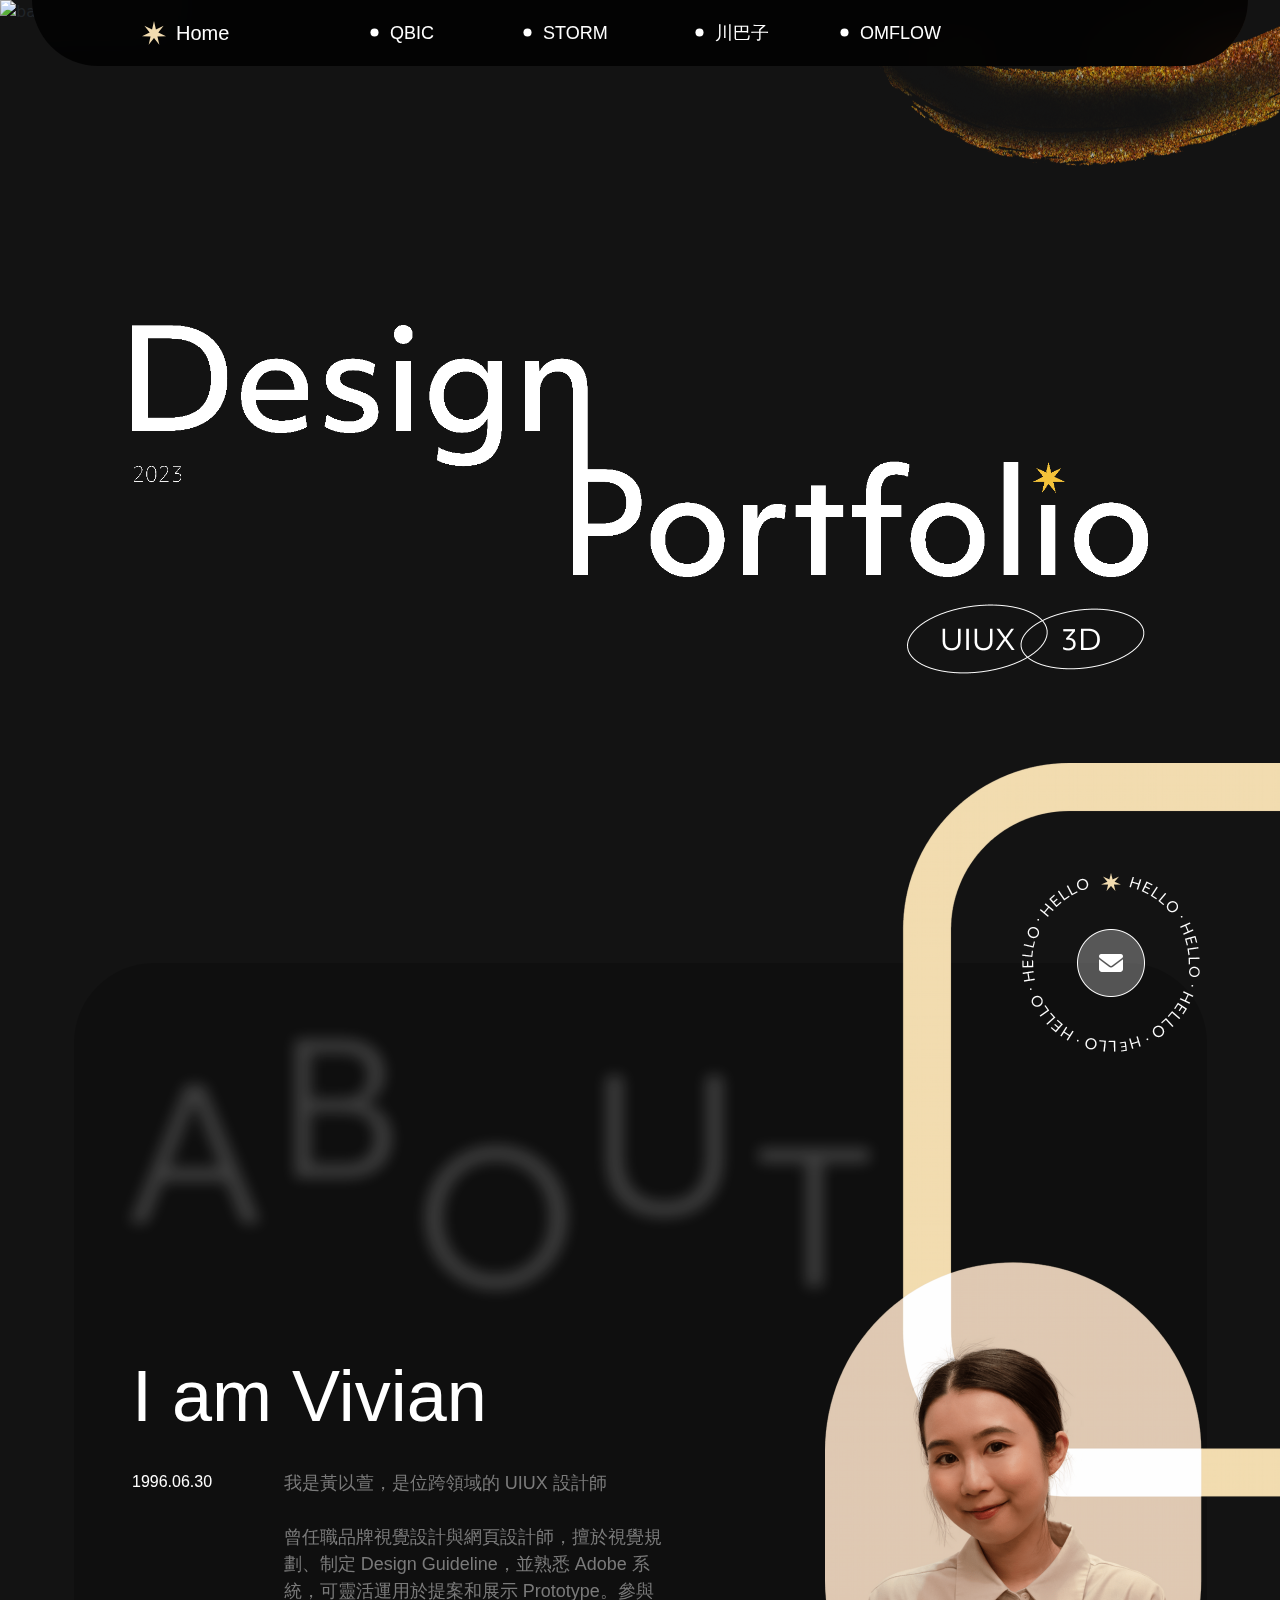
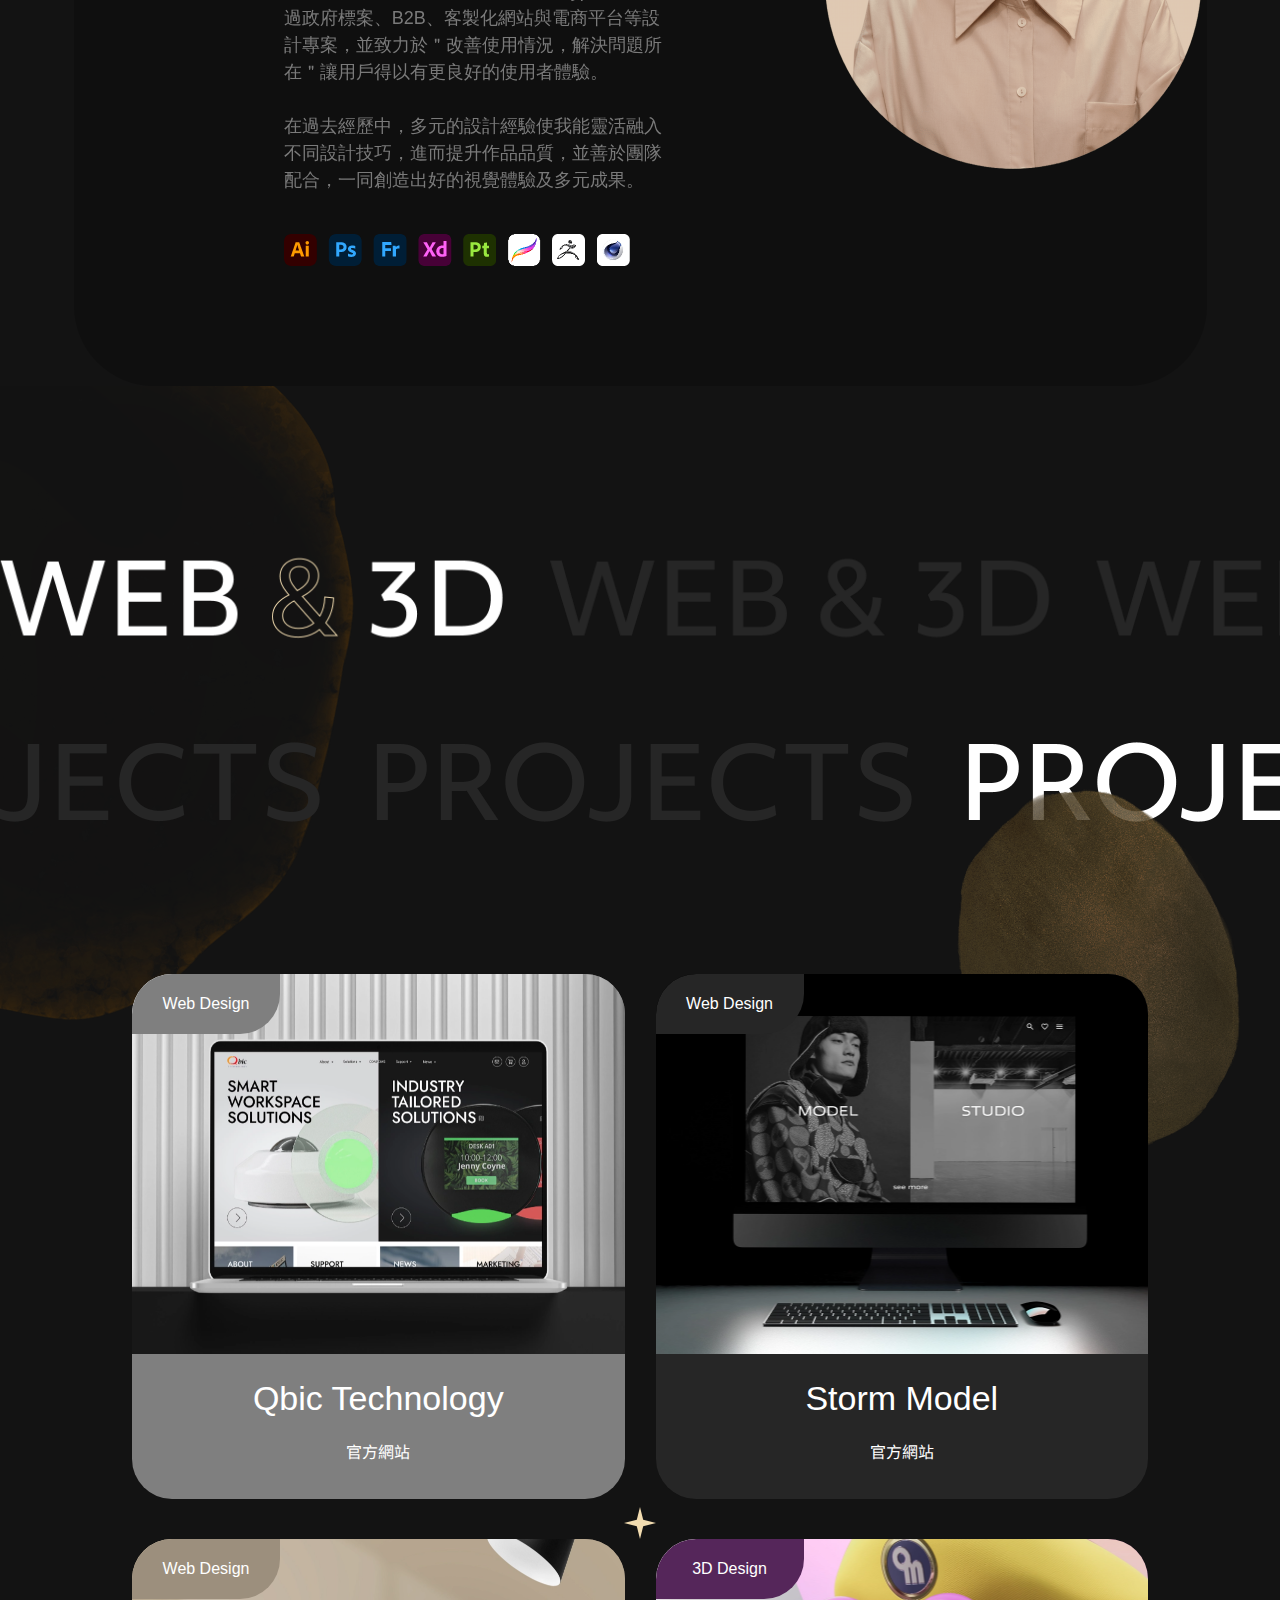
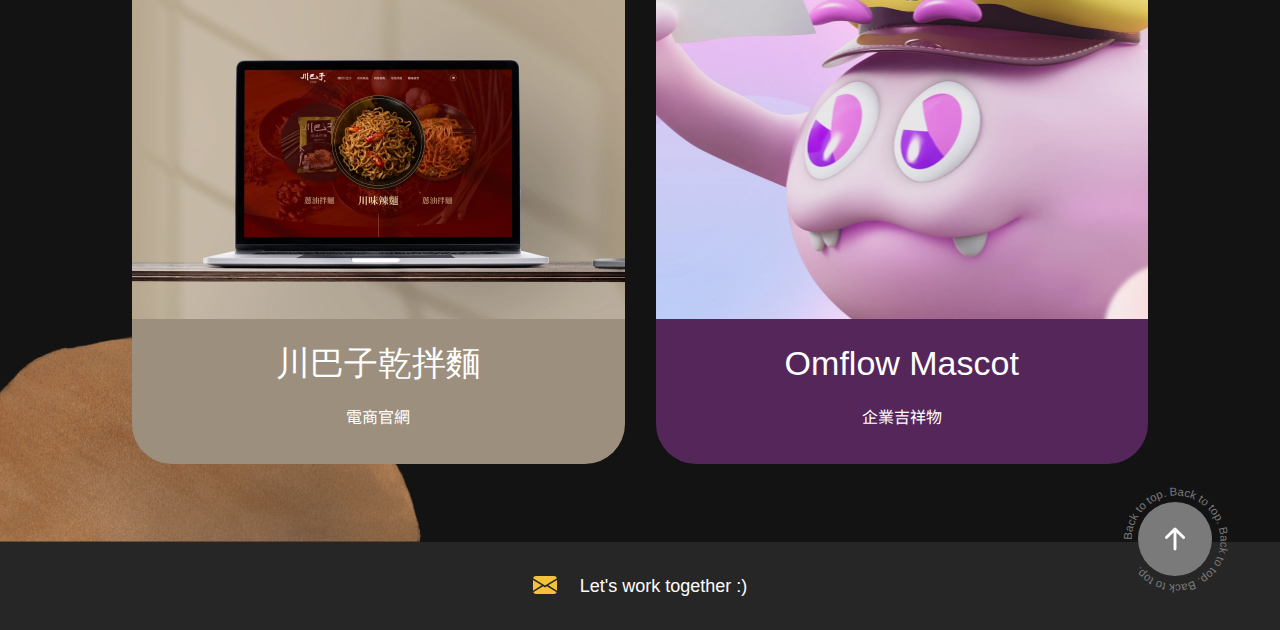
==== commit 769755ab: "update homepage content" ====
--- a/index.html
+++ b/index.html
@@ -88,7 +88,7 @@
                 <div class="col-8 col-xxl-9">
                   <p class="detail">
                     我是黃以萱，是位跨領域的 UIUX 設計師<br><br>
-                    曾任職品牌視覺設計與介面設計師，擅於網頁視覺規劃、制定 Design Guideline，並熟悉 Adobe 系統，可靈活運用於提案和展示 Prototype。曾參與過政府標案、B2B、客製化網站與電商平台等設計專案，並致力於＂改善使用情況，解決問題所在＂讓用戶得以有更良好的使用者體驗。<br><br>
+                    曾任職品牌視覺設計與網頁設計師，擅於視覺規劃、制定 Design Guideline，並熟悉 Adobe 系統，可靈活運用於提案和展示 Prototype。參與過政府標案、B2B、客製化網站與電商平台等設計專案，並致力於＂改善使用情況，解決問題所在＂讓用戶得以有更良好的使用者體驗。<br><br>
                     在過去經歷中，多元的設計經驗使我能靈活融入不同設計技巧，進而提升作品品質，並善於團隊配合，一同創造出好的視覺體驗及多元成果。
                   </p>
                   <img class="img-fluid" src="./assets/img/home/軟體.png?v=1" alt="software">
